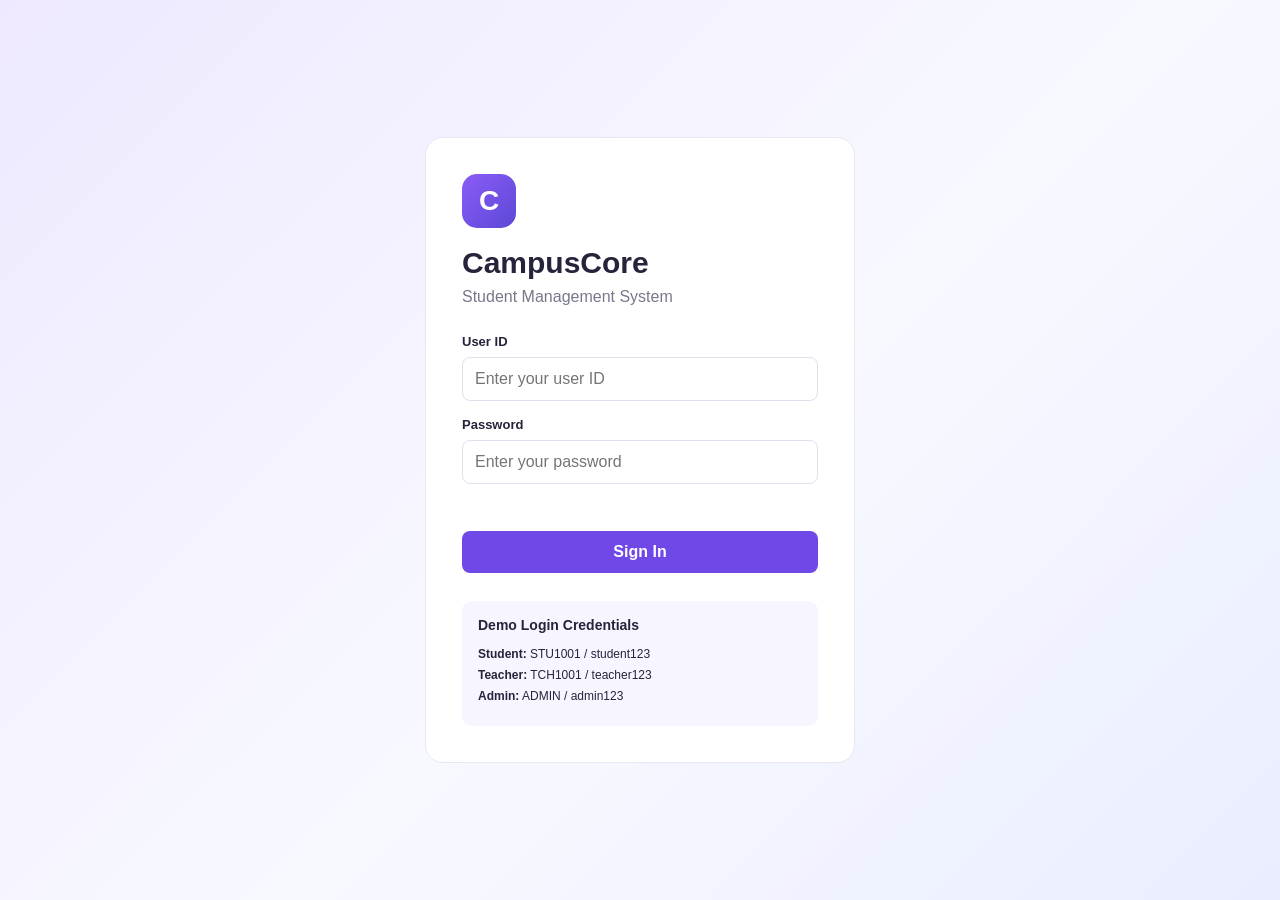
==== index.html @ 613fe5ec "adding html , css , js file" ====
<!DOCTYPE html>
<html lang="en">
<head>
    <meta charset="UTF-8">
    <meta name="viewport" content="width=device-width, initial-scale=1.0">
    <title>CampusCore | Student Management System</title>
    <link rel="stylesheet" href="style.css">
    <script src="script.js" defer></script>
</head>
<body>

    <!-- LOGIN PAGE -->
    <section id="loginPage" class="login-page">
        <div class="login-card">
            <div class="brand-icon">C</div>
            <h1>CampusCore</h1>
            <p class="subtitle">Student Management System</p>

            <form id="loginForm">
                <label for="loginId">User ID</label>
                <input
                    type="text"
                    id="loginId"
                    placeholder="Enter your user ID"
                    autocomplete="username"
                    required
                >

                <label for="loginPassword">Password</label>
                <input
                    type="password"
                    id="loginPassword"
                    placeholder="Enter your password"
                    autocomplete="current-password"
                    required
                >

                <p id="loginError" class="error-message" role="alert"></p>

                <button type="submit" class="primary-button login-button">
                    Sign In
                </button>
            </form>

            <div class="demo-credentials">
                <h3>Demo Login Credentials</h3>
                <p><strong>Student:</strong> STU1001 / student123</p>
                <p><strong>Teacher:</strong> TCH1001 / teacher123</p>
                <p><strong>Admin:</strong> ADMIN / admin123</p>
            </div>
        </div>
    </section>


    <!-- MAIN APPLICATION -->
    <div id="app" class="app hidden">

        <aside id="sidebar" class="sidebar">
            <div class="sidebar-brand">
                <div class="brand-icon small">C</div>
                <div>
                    <h2>CampusCore</h2>
                    <span>Management Portal</span>
                </div>
            </div>

            <div class="sidebar-user">
                <div id="userAvatar" class="avatar">U</div>
                <div>
                    <strong id="userName">User</strong>
                    <span id="userRole">Role</span>
                </div>
            </div>

            <nav class="navigation">
                <a href="#" class="nav-item active" data-view="dashboard">Dashboard</a>
                <a href="#" class="nav-item" data-view="students">Students</a>
                <a href="#" class="nav-item" data-view="reports">Reports & Grades</a>
                <a href="#" class="nav-item" data-view="attendance">Attendance</a>
                <a href="#" class="nav-item" data-view="myAcademics">My Academics</a>
                <a href="#" class="nav-item" data-view="admin">Administration</a>
                <a href="#" class="nav-item" data-view="profile">My Profile</a>
            </nav>

            <button id="logoutButton" class="logout-button">Log Out</button>
        </aside>


        <main class="main-content">
            <header class="topbar">
                <button id="sidebarToggle" class="menu-button" type="button">☰</button>
                <div>
                    <h1 id="pageTitle">Dashboard</h1>
                    <p>Welcome to your campus portal</p>
                </div>
                <span class="portal-label">Campus Portal</span>
            </header>


            <!-- DASHBOARD -->
            <section id="dashboardView" class="view">
                <div class="welcome-card">
                    <div>
                        <span class="eyebrow">YOUR CAMPUS OVERVIEW</span>
                        <h2>Welcome, <span id="welcomeName">User</span>!</h2>
                        <p>Manage your academic information in one place.</p>
                    </div>
                    <div class="welcome-symbol">✦</div>
                </div>

                <div id="statsGrid" class="stats-grid"></div>

                <div class="content-card">
                    <h2>Quick Information</h2>
                    <p>Use the navigation menu to access the sections available to your account.</p>
                </div>
            </section>


            <!-- STUDENTS -->
            <section id="studentsView" class="view hidden">
                <div class="section-heading">
                    <div>
                        <h2>Student Directory</h2>
                        <p>View registered students.</p>
                    </div>
                </div>

                <div class="content-card">
                    <div class="table-wrapper">
                        <table>
                            <thead>
                                <tr>
                                    <th>Student ID</th>
                                    <th>Name</th>
                                    <th>Email</th>
                                    <th>Department</th>
                                    <th>Semester</th>
                                </tr>
                            </thead>
                            <tbody id="studentsTable"></tbody>
                        </table>
                    </div>
                </div>

                <div id="addStudentSection" class="content-card">
                    <h2>Add Student</h2>
                    <form id="studentForm" class="form-grid">
                        <div>
                            <label for="studentId">Student ID</label>
                            <input id="studentId" required>
                        </div>
                        <div>
                            <label for="studentName">Full Name</label>
                            <input id="studentName" required>
                        </div>
                        <div>
                            <label for="studentEmail">Email</label>
                            <input id="studentEmail" type="email" required>
                        </div>
                        <div>
                            <label for="studentDepartment">Department</label>
                            <input id="studentDepartment" required>
                        </div>
                        <div>
                            <label for="studentSemester">Semester</label>
                            <input id="studentSemester" required>
                        </div>
                        <div class="form-action">
                            <button type="submit" class="primary-button">Add Student</button>
                        </div>
                    </form>
                </div>
            </section>


            <!-- REPORTS -->
            <section id="reportsView" class="view hidden">
                <div class="section-heading">
                    <div>
                        <h2>Reports & Grades</h2>
                        <p>View academic marks and calculated grades.</p>
                    </div>
                </div>

                <div class="content-card">
                    <div class="table-wrapper">
                        <table>
                            <thead>
                                <tr>
                                    <th>Student ID</th>
                                    <th>Student Name</th>
                                    <th>Subject</th>
                                    <th>Marks</th>
                                    <th>Total</th>
                                    <th>Grade</th>
                                    <th>Date</th>
                                </tr>
                            </thead>
                            <tbody id="reportsTable"></tbody>
                        </table>
                    </div>
                </div>

                <div id="addReportSection" class="content-card">
                    <h2>Add Academic Report</h2>
                    <form id="reportForm" class="form-grid">
                        <div>
                            <label for="reportStudentId">Student ID</label>
                            <select id="reportStudentId" required></select>
                        </div>
                        <div>
                            <label for="reportSubject">Subject</label>
                            <input id="reportSubject" required>
                        </div>
                        <div>
                            <label for="reportMarks">Marks Obtained</label>
                            <input id="reportMarks" type="number" min="0" required>
                        </div>
                        <div>
                            <label for="reportTotal">Total Marks</label>
                            <input id="reportTotal" type="number" min="1" value="100" required>
                        </div>
                        <div>
                            <label for="reportDate">Date</label>
                            <input id="reportDate" type="date" required>
                        </div>
                        <div class="form-action">
                            <button type="submit" class="primary-button">Save Marks</button>
                        </div>
                    </form>
                </div>
            </section>


            <!-- ATTENDANCE -->
            <section id="attendanceView" class="view hidden">
                <div class="section-heading">
                    <div>
                        <h2>Attendance Management</h2>
                        <p>Review attendance records.</p>
                    </div>
                </div>

                <div id="attendanceStats" class="stats-grid"></div>

                <div class="content-card">
                    <div class="table-wrapper">
                        <table>
                            <thead>
                                <tr>
                                    <th>Student ID</th>
                                    <th>Student Name</th>
                                    <th>Date</th>
                                    <th>Status</th>
                                </tr>
                            </thead>
                            <tbody id="attendanceTable"></tbody>
                        </table>
                    </div>
                </div>

                <div id="addAttendanceSection" class="content-card">
                    <h2>Mark Attendance</h2>
                    <form id="attendanceForm" class="form-grid">
                        <div>
                            <label for="attendanceStudentId">Student ID</label>
                            <select id="attendanceStudentId" required></select>
                        </div>
                        <div>
                            <label for="attendanceDate">Date</label>
                            <input id="attendanceDate" type="date" required>
                        </div>
                        <div>
                            <label for="attendanceStatus">Status</label>
                            <select id="attendanceStatus" required>
                                <option value="Present">Present</option>
                                <option value="Absent">Absent</option>
                            </select>
                        </div>
                        <div class="form-action">
                            <button type="submit" class="primary-button">Save Attendance</button>
                        </div>
                    </form>
                </div>
            </section>


            <!-- MY ACADEMICS -->
            <section id="myAcademicsView" class="view hidden">
                <div class="section-heading">
                    <div>
                        <h2>My Academics</h2>
                        <p>Your marks, grades, and attendance.</p>
                    </div>
                </div>

                <div id="studentStats" class="stats-grid"></div>

                <div class="content-card">
                    <h2>My Marks & Grades</h2>
                    <div class="table-wrapper">
                        <table>
                            <thead>
                                <tr>
                                    <th>Subject</th>
                                    <th>Marks</th>
                                    <th>Total</th>
                                    <th>Percentage</th>
                                    <th>Grade</th>
                                </tr>
                            </thead>
                            <tbody id="myReportsTable"></tbody>
                        </table>
                    </div>
                </div>

                <div class="content-card">
                    <h2>My Attendance</h2>
                    <div class="table-wrapper">
                        <table>
                            <thead>
                                <tr>
                                    <th>Date</th>
                                    <th>Status</th>
                                    <th>Student ID</th>
                                </tr>
                            </thead>
                            <tbody id="myAttendanceTable"></tbody>
                        </table>
                    </div>
                </div>
            </section>


            <!-- ADMINISTRATION -->
            <section id="adminView" class="view hidden">
                <div class="section-heading">
                    <div>
                        <h2>Administration</h2>
                        <p>Summary of the system's demonstration data.</p>
                    </div>
                </div>
                <div id="adminStats" class="stats-grid"></div>

                <div class="content-card">
                    <h2>System Information</h2>
                    <p>This is a browser-based demonstration. It does not connect to a university database.</p>
                </div>
            </section>


            <!-- PROFILE -->
            <section id="profileView" class="view hidden">
                <div class="section-heading">
                    <div>
                        <h2>My Profile</h2>
                        <p>Your account information.</p>
                    </div>
                </div>

                <div class="profile-card">
                    <div id="profileAvatar" class="profile-avatar">U</div>
                    <h2 id="profileName">User</h2>
                    <span id="profileRole" class="role-badge">Role</span>

                    <div class="profile-details">
                        <div><span>User ID</span><strong id="profileId">—</strong></div>
                        <div><span>Email</span><strong id="profileEmail">—</strong></div>
                        <div><span>Department</span><strong id="profileDepartment">—</strong></div>
                        <div><span>Semester / Position</span><strong id="profileSemester">—</strong></div>
                    </div>
                </div>
            </section>

            <footer class="footer">
                CampusCore Student Management System · Frontend Demo
            </footer>
        </main>
    </div>

</body>
</html>
---- style.css ----
:root {
    --primary: #7048e8;
    --primary-dark: #5734c5;
    --background: #f5f6fb;
    --surface: #ffffff;
    --text: #25243a;
    --muted: #77788c;
    --border: #e7e8f0;
    --success: #16865b;
    --danger: #d53c4b;
}

* {
    box-sizing: border-box;
}

body {
    margin: 0;
    font-family: Arial, Helvetica, sans-serif;
    background: var(--background);
    color: var(--text);
}

button,
input,
select {
    font: inherit;
}

button {
    cursor: pointer;
}

.hidden {
    display: none !important;
}

/* LOGIN */

.login-page {
    min-height: 100vh;
    display: flex;
    justify-content: center;
    align-items: center;
    padding: 24px;
    background: linear-gradient(135deg, #eee9ff, #f8f9ff 55%, #e9edff);
}

.login-card {
    width: 100%;
    max-width: 430px;
    background: var(--surface);
    padding: 36px;
    border: 1px solid var(--border);
    border-radius: 18px;
}

.brand-icon {
    width: 54px;
    height: 54px;
    display: flex;
    align-items: center;
    justify-content: center;
    border-radius: 15px;
    color: white;
    font-size: 28px;
    font-weight: bold;
    background: linear-gradient(135deg, #8a5cf6, #5d48d7);
    margin-bottom: 18px;
}

.login-card h1 {
    margin: 0 0 8px;
    font-size: 30px;
}

.subtitle {
    margin: 0 0 28px;
    color: var(--muted);
}

label {
    display: block;
    margin: 16px 0 8px;
    font-size: 13px;
    font-weight: bold;
}

input,
select {
    width: 100%;
    min-height: 44px;
    padding: 11px 12px;
    border: 1px solid #dfe0eb;
    border-radius: 8px;
    background: white;
    color: var(--text);
    outline: none;
}

input:focus,
select:focus {
    border-color: var(--primary);
}

.primary-button {
    border: none;
    background: var(--primary);
    color: white;
    padding: 12px 18px;
    border-radius: 8px;
    font-weight: bold;
}

.primary-button:hover {
    background: var(--primary-dark);
}

.login-button {
    width: 100%;
    margin-top: 18px;
}

.error-message {
    color: var(--danger);
    font-size: 13px;
    min-height: 16px;
    margin-bottom: 0;
}

.demo-credentials {
    margin-top: 28px;
    padding: 16px;
    border-radius: 10px;
    background: #f7f5ff;
    font-size: 12px;
}

.demo-credentials h3 {
    margin-top: 0;
    font-size: 14px;
}

.demo-credentials p {
    margin: 7px 0;
}

/* APPLICATION LAYOUT */

.app {
    min-height: 100vh;
}

.sidebar {
    width: 255px;
    position: fixed;
    top: 0;
    bottom: 0;
    left: 0;
    padding: 24px 16px;
    display: flex;
    flex-direction: column;
    background: #ffffff;
    border-right: 1px solid var(--border);
    z-index: 10;
}

.sidebar-brand {
    display: flex;
    align-items: center;
    gap: 12px;
    padding: 0 8px 26px;
}

.brand-icon.small {
    width: 42px;
    height: 42px;
    font-size: 22px;
    margin: 0;
    flex-shrink: 0;
}

.sidebar-brand h2 {
    font-size: 18px;
    margin: 0 0 5px;
}

.sidebar-brand span,
.sidebar-user span {
    color: var(--muted);
    font-size: 11px;
}

.sidebar-user {
    display: flex;
    align-items: center;
    gap: 12px;
    padding: 16px 10px;
    border-top: 1px solid var(--border);
    border-bottom: 1px solid var(--border);
    margin-bottom: 22px;
}

.sidebar-user strong,
.sidebar-user span {
    display: block;
    overflow-wrap: anywhere;
}

.sidebar-user strong {
    font-size: 13px;
    margin-bottom: 5px;
}

.avatar {
    width: 40px;
    height: 40px;
    border-radius: 50%;
    background: #eee8ff;
    color: var(--primary);
    display: flex;
    justify-content: center;
    align-items: center;
    font-weight: bold;
    flex-shrink: 0;
}

.navigation {
    display: flex;
    flex-direction: column;
    gap: 6px;
}

.nav-item {
    padding: 13px 14px;
    border-radius: 8px;
    color: #66677b;
    text-decoration: none;
    font-size: 14px;
}

.nav-item:hover,
.nav-item.active {
    background: #f0ebff;
    color: var(--primary);
    font-weight: bold;
}

.logout-button {
    margin-top: auto;
    padding: 12px;
    border: 1px solid #f0dce0;
    border-radius: 8px;
    color: var(--danger);
    background: #fff7f8;
}

.main-content {
    margin-left: 255px;
    padding: 0 30px 24px;
    min-width: 0;
}

.topbar {
    min-height: 100px;
    display: flex;
    align-items: center;
    gap: 16px;
    justify-content: space-between;
    border-bottom: 1px solid var(--border);
    margin-bottom: 28px;
}

.topbar h1 {
    font-size: 24px;
    margin: 0 0 6px;
}

.topbar p {
    margin: 0;
    color: var(--muted);
    font-size: 13px;
}

.portal-label {
    padding: 9px 12px;
    background: white;
    border: 1px solid var(--border);
    border-radius: 8px;
    font-size: 12px;
    color: var(--muted);
}

.menu-button {
    display: none;
    border: 1px solid var(--border);
    border-radius: 8px;
    padding: 9px 12px;
    background: white;
}

/* CONTENT */

.welcome-card {
    display: flex;
    align-items: center;
    justify-content: space-between;
    gap: 20px;
    padding: 28px;
    border-radius: 15px;
    color: white;
    background: linear-gradient(120deg, #7048e8, #8a67ef);
    margin-bottom: 24px;
}

.welcome-card h2 {
    font-size: 25px;
    margin: 12px 0;
    overflow-wrap: anywhere;
}

.welcome-card p {
    margin-bottom: 0;
    color: #f0eaff;
    font-size: 14px;
}

.eyebrow {
    font-size: 10px;
    letter-spacing: 1.4px;
}

.welcome-symbol {
    font-size: 60px;
    opacity: 0.7;
}

.stats-grid {
    display: grid;
    grid-template-columns: repeat(4, minmax(0, 1fr));
    gap: 16px;
    margin-bottom: 24px;
}

.stat-card {
    padding: 22px;
    border-radius: 12px;
    background: white;
    border: 1px solid var(--border);
    min-width: 0;
}

.stat-card h3 {
    margin: 0 0 14px;
    font-size: 12px;
    color: var(--muted);
    font-weight: normal;
}

.stat-card p {
    margin: 0;
    font-size: 25px;
    font-weight: bold;
    overflow-wrap: anywhere;
}

.content-card {
    background: white;
    border: 1px solid var(--border);
    border-radius: 12px;
    padding: 24px;
    margin-bottom: 24px;
    min-width: 0;
}

.content-card h2 {
    margin: 0 0 20px;
    font-size: 18px;
}

.content-card > p {
    color: var(--muted);
    line-height: 1.7;
}

.section-heading {
    display: flex;
    justify-content: space-between;
    align-items: center;
    margin-bottom: 20px;
}

.section-heading h2 {
    margin: 0 0 8px;
    font-size: 22px;
}

.section-heading p {
    margin: 0;
    color: var(--muted);
    font-size: 13px;
}

/* TABLES */

.table-wrapper {
    width: 100%;
    overflow-x: auto;
}

table {
    width: 100%;
    border-collapse: collapse;
    text-align: left;
    font-size: 13px;
}

th,
td {
    padding: 15px 12px;
    border-bottom: 1px solid var(--border);
    white-space: nowrap;
}

th {
    color: var(--muted);
    font-size: 11px;
    background: #fafaff;
}

tbody tr:last-child td {
    border-bottom: none;
}

/* FORMS */

.form-grid {
    display: grid;
    grid-template-columns: repeat(2, minmax(0, 1fr));
    gap: 4px 18px;
}

.form-grid label {
    margin-top: 12px;
}

.form-action {
    display: flex;
    align-items: end;
    padding-bottom: 2px;
}

.form-action button {
    width: 100%;
    min-height: 44px;
}

/* PROFILE */

.profile-card {
    max-width: 650px;
    margin: 0 auto;
    background: white;
    border: 1px solid var(--border);
    border-radius: 14px;
    padding: 30px;
    text-align: center;
}

.profile-avatar {
    width: 76px;
    height: 76px;
    display: flex;
    align-items: center;
    justify-content: center;
    margin: 0 auto 16px;
    border-radius: 50%;
    background: #eee8ff;
    color: var(--primary);
    font-size: 26px;
    font-weight: bold;
}

.profile-card h2 {
    margin-bottom: 10px;
}

.role-badge {
    display: inline-block;
    padding: 6px 12px;
    border-radius: 20px;
    background: #f0ebff;
    color: var(--primary);
    font-size: 11px;
    text-transform: uppercase;
}

.profile-details {
    text-align: left;
    margin-top: 28px;
}

.profile-details div {
    display: flex;
    justify-content: space-between;
    gap: 20px;
    padding: 16px 0;
    border-bottom: 1px solid var(--border);
}

.profile-details span {
    color: var(--muted);
    font-size: 13px;
}

.profile-details strong {
    font-size: 13px;
    overflow-wrap: anywhere;
    text-align: right;
}

.footer {
    padding: 24px 0;
    text-align: center;
    color: var(--muted);
    font-size: 11px;
}

/* RESPONSIVE */

@media (max-width: 1100px) {
    .stats-grid {
        grid-template-columns: repeat(2, minmax(0, 1fr));
    }

    .main-content {
        padding-left: 20px;
        padding-right: 20px;
    }
}

@media (max-width: 760px) {
    .sidebar {
        transform: translateX(-100%);
        transition: transform 0.2s ease;
    }

    .sidebar.open {
        transform: translateX(0);
    }

    .main-content {
        margin-left: 0;
        padding: 0 14px 20px;
    }

    .menu-button {
        display: block;
    }

    .topbar {
        justify-content: flex-start;
        min-height: 85px;
    }

    .topbar h1 {
        font-size: 19px;
    }

    .portal-label {
        display: none;
    }

    .welcome-card {
        padding: 22px;
    }

    .welcome-card h2 {
        font-size: 21px;
    }

    .welcome-symbol {
        font-size: 36px;
    }

    .content-card {
        padding: 16px;
    }

    .form-grid {
        grid-template-columns: 1fr;
    }

    .profile-details div {
        flex-direction: column;
        gap: 8px;
    }

    .profile-details strong {
        text-align: left;
    }
}

@media (max-width: 420px) {
    .stats-grid {
        grid-template-columns: 1fr;
    }

    .login-card {
        padding: 24px;
    }

    .welcome-symbol {
        display: none;
    }
}
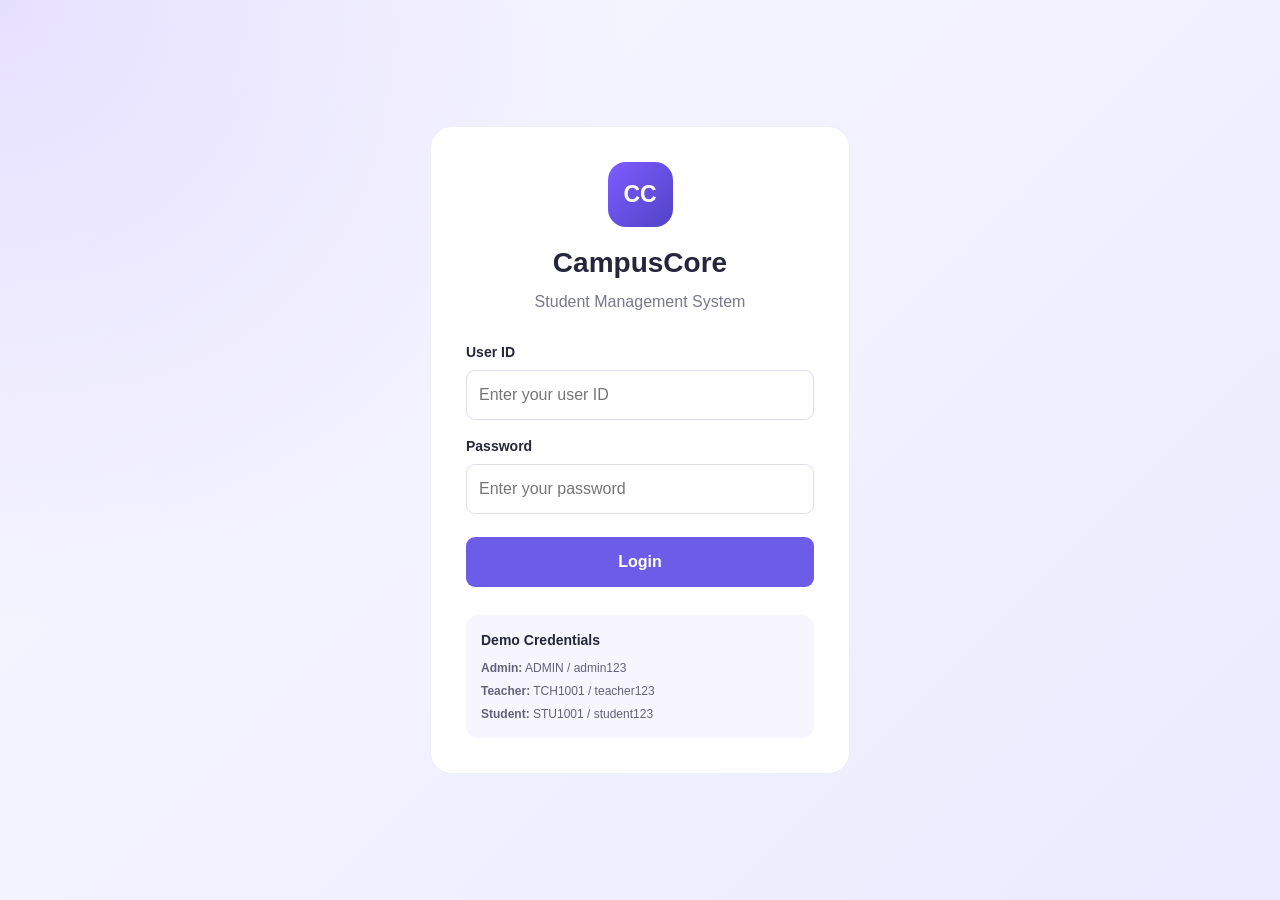
==== commit c9ae1161: "changing html , css , js file" ====
--- a/index.html
+++ b/index.html
@@ -1,383 +1,1148 @@
 <!DOCTYPE html>
 <html lang="en">
+
 <head>
     <meta charset="UTF-8">
     <meta name="viewport" content="width=device-width, initial-scale=1.0">
+
     <title>CampusCore | Student Management System</title>
+
     <link rel="stylesheet" href="style.css">
-    <script src="script.js" defer></script>
 </head>
+
 <body>
 
     <!-- LOGIN PAGE -->
     <section id="loginPage" class="login-page">
+
         <div class="login-card">
-            <div class="brand-icon">C</div>
+
+            <div class="brand-logo">CC</div>
+
             <h1>CampusCore</h1>
-            <p class="subtitle">Student Management System</p>
+
+            <p class="login-subtitle">
+                Student Management System
+            </p>
 
             <form id="loginForm">
+
                 <label for="loginId">User ID</label>
+
                 <input
                     type="text"
                     id="loginId"
                     placeholder="Enter your user ID"
-                    autocomplete="username"
                     required
                 >
 
                 <label for="loginPassword">Password</label>
+
                 <input
                     type="password"
                     id="loginPassword"
                     placeholder="Enter your password"
-                    autocomplete="current-password"
                     required
                 >
 
-                <p id="loginError" class="error-message" role="alert"></p>
-
-                <button type="submit" class="primary-button login-button">
-                    Sign In
+                <button type="submit" class="primary-btn login-btn">
+                    Login
                 </button>
+
+                <p id="loginError" class="error-message"></p>
+
             </form>
 
             <div class="demo-credentials">
-                <h3>Demo Login Credentials</h3>
+
+                <h3>Demo Credentials</h3>
+
+                <p><strong>Admin:</strong> ADMIN / admin123</p>
+
+                <p><strong>Teacher:</strong> TCH1001 / teacher123</p>
+
                 <p><strong>Student:</strong> STU1001 / student123</p>
-                <p><strong>Teacher:</strong> TCH1001 / teacher123</p>
-                <p><strong>Admin:</strong> ADMIN / admin123</p>
+
             </div>
+
         </div>
+
     </section>
 
 
     <!-- MAIN APPLICATION -->
     <div id="app" class="app hidden">
 
+        <!-- SIDEBAR -->
         <aside id="sidebar" class="sidebar">
+
             <div class="sidebar-brand">
-                <div class="brand-icon small">C</div>
+
+                <div class="brand-logo small-logo">CC</div>
+
                 <div>
                     <h2>CampusCore</h2>
-                    <span>Management Portal</span>
+                    <p>Management Portal</p>
                 </div>
+
             </div>
 
             <div class="sidebar-user">
-                <div id="userAvatar" class="avatar">U</div>
+
+                <div class="user-avatar" id="sidebarAvatar">
+                    U
+                </div>
+
                 <div>
-                    <strong id="userName">User</strong>
-                    <span id="userRole">Role</span>
+                    <h3 id="sidebarUserName">User</h3>
+                    <p id="sidebarUserRole">Role</p>
                 </div>
+
             </div>
 
             <nav class="navigation">
-                <a href="#" class="nav-item active" data-view="dashboard">Dashboard</a>
-                <a href="#" class="nav-item" data-view="students">Students</a>
-                <a href="#" class="nav-item" data-view="reports">Reports & Grades</a>
-                <a href="#" class="nav-item" data-view="attendance">Attendance</a>
-                <a href="#" class="nav-item" data-view="myAcademics">My Academics</a>
-                <a href="#" class="nav-item" data-view="admin">Administration</a>
-                <a href="#" class="nav-item" data-view="profile">My Profile</a>
+
+                <button class="nav-link active" data-view="dashboard">
+                    <span>▦</span>
+                    Dashboard
+                </button>
+
+                <button class="nav-link" data-view="students">
+                    <span>♙</span>
+                    Students
+                </button>
+
+                <button class="nav-link" data-view="teachers">
+                    <span>♧</span>
+                    Teachers
+                </button>
+
+                <button class="nav-link" data-view="reports">
+                    <span>▤</span>
+                    Reports & Grades
+                </button>
+
+                <button class="nav-link" data-view="attendance">
+                    <span>✓</span>
+                    Attendance
+                </button>
+
+                <button class="nav-link" data-view="myAcademics">
+                    <span>🎓</span>
+                    My Academics
+                </button>
+
+                <button class="nav-link" data-view="admin">
+                    <span>⚙</span>
+                    Administration
+                </button>
+
+                <button class="nav-link" data-view="profile">
+                    <span>♙</span>
+                    My Profile
+                </button>
+
             </nav>
 
-            <button id="logoutButton" class="logout-button">Log Out</button>
+            <div class="sidebar-bottom">
+
+                <button id="themeToggle" class="sidebar-action">
+                    <span id="themeIcon">☾</span>
+                    <span id="themeText">Dark Mode</span>
+                </button>
+
+                <button id="logoutBtn" class="sidebar-action logout-btn">
+                    <span>⇥</span>
+                    Logout
+                </button>
+
+            </div>
+
         </aside>
 
 
+        <!-- MAIN CONTENT -->
         <main class="main-content">
+
+            <!-- TOPBAR -->
             <header class="topbar">
-                <button id="sidebarToggle" class="menu-button" type="button">☰</button>
-                <div>
-                    <h1 id="pageTitle">Dashboard</h1>
-                    <p>Welcome to your campus portal</p>
+
+                <div class="topbar-left">
+
+                    <button id="sidebarToggle" class="icon-btn">
+                        ☰
+                    </button>
+
+                    <div>
+                        <h1 id="pageTitle">Dashboard</h1>
+                        <p>Welcome to your CampusCore portal</p>
+                    </div>
+
                 </div>
-                <span class="portal-label">Campus Portal</span>
+
+                <div class="topbar-right">
+
+                    <span id="currentDate" class="date-label"></span>
+
+                    <div class="topbar-avatar" id="topbarAvatar">
+                        U
+                    </div>
+
+                </div>
+
             </header>
 
 
-            <!-- DASHBOARD -->
-            <section id="dashboardView" class="view">
-                <div class="welcome-card">
-                    <div>
-                        <span class="eyebrow">YOUR CAMPUS OVERVIEW</span>
-                        <h2>Welcome, <span id="welcomeName">User</span>!</h2>
-                        <p>Manage your academic information in one place.</p>
-                    </div>
-                    <div class="welcome-symbol">✦</div>
-                </div>
-
-                <div id="statsGrid" class="stats-grid"></div>
-
-                <div class="content-card">
-                    <h2>Quick Information</h2>
-                    <p>Use the navigation menu to access the sections available to your account.</p>
-                </div>
-            </section>
-
-
-            <!-- STUDENTS -->
-            <section id="studentsView" class="view hidden">
-                <div class="section-heading">
-                    <div>
-                        <h2>Student Directory</h2>
-                        <p>View registered students.</p>
-                    </div>
-                </div>
-
-                <div class="content-card">
-                    <div class="table-wrapper">
+            <!-- VIEW CONTAINER -->
+            <div class="content-area">
+
+
+                <!-- DASHBOARD -->
+                <section id="dashboardView" class="view-section">
+
+                    <div class="welcome-banner">
+
+                        <div>
+                            <p class="banner-label">CAMPUSCORE PORTAL</p>
+
+                            <h2 id="welcomeMessage">
+                                Welcome back!
+                            </h2>
+
+                            <p>
+                                Manage your academic activities from one place.
+                            </p>
+                        </div>
+
+                        <div class="banner-icon">🎓</div>
+
+                    </div>
+
+
+                    <div class="stats-grid">
+
+                        <div class="stat-card">
+
+                            <div class="stat-icon purple">♙</div>
+
+                            <div>
+                                <p>Total Students</p>
+                                <h2 id="totalStudents">0</h2>
+                            </div>
+
+                        </div>
+
+                        <div class="stat-card">
+
+                            <div class="stat-icon blue">♧</div>
+
+                            <div>
+                                <p>Total Teachers</p>
+                                <h2 id="totalTeachers">0</h2>
+                            </div>
+
+                        </div>
+
+                        <div class="stat-card">
+
+                            <div class="stat-icon green">✓</div>
+
+                            <div>
+                                <p>Attendance Records</p>
+                                <h2 id="totalAttendance">0</h2>
+                            </div>
+
+                        </div>
+
+                        <div class="stat-card">
+
+                            <div class="stat-icon orange">▤</div>
+
+                            <div>
+                                <p>Grade Records</p>
+                                <h2 id="totalReports">0</h2>
+                            </div>
+
+                        </div>
+
+                    </div>
+
+
+                    <div class="section-heading">
+
+                        <div>
+                            <h2>Recent Students</h2>
+                            <p>Recently added students</p>
+                        </div>
+
+                        <button class="secondary-btn" data-goto="students">
+                            View Students
+                        </button>
+
+                    </div>
+
+
+                    <div class="table-container">
+
                         <table>
+
                             <thead>
                                 <tr>
                                     <th>Student ID</th>
                                     <th>Name</th>
                                     <th>Email</th>
                                     <th>Department</th>
-                                    <th>Semester</th>
+                                    <th>Year</th>
                                 </tr>
                             </thead>
-                            <tbody id="studentsTable"></tbody>
+
+                            <tbody id="recentStudentsTable"></tbody>
+
                         </table>
-                    </div>
-                </div>
-
-                <div id="addStudentSection" class="content-card">
-                    <h2>Add Student</h2>
-                    <form id="studentForm" class="form-grid">
+
+                    </div>
+
+                </section>
+
+
+
+                <!-- STUDENTS -->
+                <section id="studentsView" class="view-section hidden">
+
+                    <div class="section-heading">
+
                         <div>
-                            <label for="studentId">Student ID</label>
-                            <input id="studentId" required>
-                        </div>
+                            <h2>Student Management</h2>
+
+                            <p>
+                                Add, search, and manage student information.
+                            </p>
+                        </div>
+
+                    </div>
+
+
+                    <div id="addStudentSection" class="panel">
+
+                        <h3>Add New Student</h3>
+
+                        <form id="studentForm" class="form-grid">
+
+                            <div class="form-group">
+                                <label for="studentId">Student ID</label>
+
+                                <input
+                                    id="studentId"
+                                    type="text"
+                                    placeholder="STU1004"
+                                    required
+                                >
+                            </div>
+
+                            <div class="form-group">
+                                <label for="studentName">Full Name</label>
+
+                                <input
+                                    id="studentName"
+                                    type="text"
+                                    placeholder="Enter full name"
+                                    required
+                                >
+                            </div>
+
+                            <div class="form-group">
+                                <label for="studentEmail">Email</label>
+
+                                <input
+                                    id="studentEmail"
+                                    type="email"
+                                    placeholder="student@example.com"
+                                    required
+                                >
+                            </div>
+
+                            <div class="form-group">
+                                <label for="studentDepartment">Department</label>
+
+                                <input
+                                    id="studentDepartment"
+                                    type="text"
+                                    placeholder="Computer Science"
+                                    required
+                                >
+                            </div>
+
+                            <div class="form-group">
+                                <label for="studentYear">Year</label>
+
+                                <select id="studentYear" required>
+                                    <option value="">Select year</option>
+                                    <option value="1st Year">1st Year</option>
+                                    <option value="2nd Year">2nd Year</option>
+                                    <option value="3rd Year">3rd Year</option>
+                                    <option value="4th Year">4th Year</option>
+                                </select>
+                            </div>
+
+                            <div class="form-group">
+                                <label for="studentPassword">Login Password</label>
+
+                                <input
+                                    id="studentPassword"
+                                    type="password"
+                                    placeholder="Set student password"
+                                    required
+                                >
+                            </div>
+
+                            <div class="form-submit">
+                                <button class="primary-btn" type="submit">
+                                    Add Student
+                                </button>
+                            </div>
+
+                        </form>
+
+                    </div>
+
+
+                    <div class="panel">
+
+                        <div class="table-toolbar">
+
+                            <div>
+                                <h3>All Students</h3>
+                                <p id="studentCount">0 students</p>
+                            </div>
+
+                            <input
+                                type="search"
+                                id="studentSearch"
+                                class="search-box"
+                                placeholder="Search by name, ID, email..."
+                            >
+
+                        </div>
+
+
+                        <div class="table-container">
+
+                            <table>
+
+                                <thead>
+                                    <tr>
+                                        <th>Student ID</th>
+                                        <th>Name</th>
+                                        <th>Email</th>
+                                        <th>Department</th>
+                                        <th>Year</th>
+                                        <th>Action</th>
+                                    </tr>
+                                </thead>
+
+                                <tbody id="studentsTable"></tbody>
+
+                            </table>
+
+                        </div>
+
+                    </div>
+
+                </section>
+
+
+
+                <!-- TEACHERS -->
+                <section id="teachersView" class="view-section hidden">
+
+                    <div class="section-heading">
+
                         <div>
-                            <label for="studentName">Full Name</label>
-                            <input id="studentName" required>
-                        </div>
+                            <h2>Teacher Management</h2>
+
+                            <p>
+                                Manage teacher profiles and department details.
+                            </p>
+                        </div>
+
+                    </div>
+
+
+                    <div class="stats-grid teacher-stats">
+
+                        <div class="stat-card">
+
+                            <div class="stat-icon purple">♧</div>
+
+                            <div>
+                                <p>Total Teachers</p>
+                                <h2 id="teacherCount">0</h2>
+                            </div>
+
+                        </div>
+
+                        <div class="stat-card">
+
+                            <div class="stat-icon blue">▤</div>
+
+                            <div>
+                                <p>Departments</p>
+                                <h2 id="teacherDepartments">0</h2>
+                            </div>
+
+                        </div>
+
+                    </div>
+
+
+                    <div id="addTeacherSection" class="panel">
+
+                        <h3>Add New Teacher</h3>
+
+                        <form id="teacherForm" class="form-grid">
+
+                            <div class="form-group">
+                                <label for="teacherId">Teacher ID</label>
+
+                                <input
+                                    id="teacherId"
+                                    type="text"
+                                    placeholder="TCH1002"
+                                    required
+                                >
+                            </div>
+
+                            <div class="form-group">
+                                <label for="teacherName">Full Name</label>
+
+                                <input
+                                    id="teacherName"
+                                    type="text"
+                                    placeholder="Enter teacher name"
+                                    required
+                                >
+                            </div>
+
+                            <div class="form-group">
+                                <label for="teacherEmail">Email</label>
+
+                                <input
+                                    id="teacherEmail"
+                                    type="email"
+                                    placeholder="teacher@example.com"
+                                    required
+                                >
+                            </div>
+
+                            <div class="form-group">
+                                <label for="teacherDepartment">Department</label>
+
+                                <input
+                                    id="teacherDepartment"
+                                    type="text"
+                                    placeholder="Computer Science"
+                                    required
+                                >
+                            </div>
+
+                            <div class="form-group">
+                                <label for="teacherDesignation">Designation</label>
+
+                                <input
+                                    id="teacherDesignation"
+                                    type="text"
+                                    placeholder="Assistant Professor"
+                                    required
+                                >
+                            </div>
+
+                            <div class="form-group">
+                                <label for="teacherPhone">Phone</label>
+
+                                <input
+                                    id="teacherPhone"
+                                    type="tel"
+                                    placeholder="Enter phone number"
+                                >
+                            </div>
+
+                            <div class="form-group">
+                                <label for="teacherPassword">Login Password</label>
+
+                                <input
+                                    id="teacherPassword"
+                                    type="password"
+                                    placeholder="Set teacher password"
+                                    required
+                                >
+                            </div>
+
+                            <div class="form-submit">
+
+                                <button class="primary-btn" type="submit">
+                                    Add Teacher
+                                </button>
+
+                            </div>
+
+                        </form>
+
+                    </div>
+
+
+                    <div class="panel">
+
+                        <div class="table-toolbar">
+
+                            <div>
+                                <h3>All Teachers</h3>
+                                <p>Teacher directory</p>
+                            </div>
+
+                            <input
+                                type="search"
+                                id="teacherSearch"
+                                class="search-box"
+                                placeholder="Search teachers..."
+                            >
+
+                        </div>
+
+
+                        <div class="table-container">
+
+                            <table>
+
+                                <thead>
+                                    <tr>
+                                        <th>Teacher ID</th>
+                                        <th>Name</th>
+                                        <th>Email</th>
+                                        <th>Department</th>
+                                        <th>Designation</th>
+                                        <th>Phone</th>
+                                        <th>Action</th>
+                                    </tr>
+                                </thead>
+
+                                <tbody id="teachersTable"></tbody>
+
+                            </table>
+
+                        </div>
+
+                    </div>
+
+                </section>
+
+
+
+                <!-- REPORTS AND GRADES -->
+                <section id="reportsView" class="view-section hidden">
+
+                    <div class="section-heading">
+
                         <div>
-                            <label for="studentEmail">Email</label>
-                            <input id="studentEmail" type="email" required>
-                        </div>
+                            <h2>Reports & Grades</h2>
+
+                            <p>
+                                Record and review student academic performance.
+                            </p>
+                        </div>
+
+                    </div>
+
+
+                    <div id="addReportSection" class="panel">
+
+                        <h3>Add Grade Record</h3>
+
+                        <form id="reportForm" class="form-grid">
+
+                            <div class="form-group">
+
+                                <label for="reportStudent">Student</label>
+
+                                <select id="reportStudent" required></select>
+
+                            </div>
+
+                            <div class="form-group">
+
+                                <label for="reportSubject">Subject</label>
+
+                                <input
+                                    id="reportSubject"
+                                    type="text"
+                                    placeholder="Data Structures"
+                                    required
+                                >
+
+                            </div>
+
+                            <div class="form-group">
+
+                                <label for="reportMarks">Marks Obtained</label>
+
+                                <input
+                                    id="reportMarks"
+                                    type="number"
+                                    min="0"
+                                    max="100"
+                                    placeholder="85"
+                                    required
+                                >
+
+                            </div>
+
+                            <div class="form-submit">
+
+                                <button class="primary-btn" type="submit">
+                                    Add Grade
+                                </button>
+
+                            </div>
+
+                        </form>
+
+                    </div>
+
+
+                    <div class="panel">
+
+                        <div class="table-toolbar">
+
+                            <div>
+                                <h3>Academic Records</h3>
+                                <p>Student grades and marks</p>
+                            </div>
+
+                            <input
+                                type="search"
+                                id="reportSearch"
+                                class="search-box"
+                                placeholder="Search student or subject..."
+                            >
+
+                        </div>
+
+
+                        <div class="table-container">
+
+                            <table>
+
+                                <thead>
+                                    <tr>
+                                        <th>Student ID</th>
+                                        <th>Student Name</th>
+                                        <th>Subject</th>
+                                        <th>Marks</th>
+                                        <th>Grade</th>
+                                        <th>Action</th>
+                                    </tr>
+                                </thead>
+
+                                <tbody id="reportsTable"></tbody>
+
+                            </table>
+
+                        </div>
+
+                    </div>
+
+                </section>
+
+
+
+                <!-- ATTENDANCE -->
+                <section id="attendanceView" class="view-section hidden">
+
+                    <div class="section-heading">
+
                         <div>
-                            <label for="studentDepartment">Department</label>
-                            <input id="studentDepartment" required>
-                        </div>
+                            <h2>Attendance Management</h2>
+
+                            <p>
+                                Record and review student attendance.
+                            </p>
+                        </div>
+
+                    </div>
+
+
+                    <div id="addAttendanceSection" class="panel">
+
+                        <h3>Mark Attendance</h3>
+
+                        <form id="attendanceForm" class="form-grid">
+
+                            <div class="form-group">
+
+                                <label for="attendanceStudent">Student</label>
+
+                                <select id="attendanceStudent" required></select>
+
+                            </div>
+
+                            <div class="form-group">
+
+                                <label for="attendanceDate">Date</label>
+
+                                <input
+                                    id="attendanceDate"
+                                    type="date"
+                                    required
+                                >
+
+                            </div>
+
+                            <div class="form-group">
+
+                                <label for="attendanceStatus">Status</label>
+
+                                <select id="attendanceStatus" required>
+                                    <option value="Present">Present</option>
+                                    <option value="Absent">Absent</option>
+                                </select>
+
+                            </div>
+
+                            <div class="form-submit">
+
+                                <button class="primary-btn" type="submit">
+                                    Save Attendance
+                                </button>
+
+                            </div>
+
+                        </form>
+
+                    </div>
+
+
+                    <div class="panel">
+
+                        <div class="table-toolbar">
+
+                            <div>
+                                <h3>Attendance Records</h3>
+                                <p>Daily attendance details</p>
+                            </div>
+
+                            <input
+                                type="search"
+                                id="attendanceSearch"
+                                class="search-box"
+                                placeholder="Search student or date..."
+                            >
+
+                        </div>
+
+
+                        <div class="table-container">
+
+                            <table>
+
+                                <thead>
+                                    <tr>
+                                        <th>Student ID</th>
+                                        <th>Student Name</th>
+                                        <th>Date</th>
+                                        <th>Status</th>
+                                        <th>Action</th>
+                                    </tr>
+                                </thead>
+
+                                <tbody id="attendanceTable"></tbody>
+
+                            </table>
+
+                        </div>
+
+                    </div>
+
+                </section>
+
+
+
+                <!-- MY ACADEMICS -->
+                <section id="myAcademicsView" class="view-section hidden">
+
+                    <div class="section-heading">
+
                         <div>
-                            <label for="studentSemester">Semester</label>
-                            <input id="studentSemester" required>
-                        </div>
-                        <div class="form-action">
-                            <button type="submit" class="primary-button">Add Student</button>
-                        </div>
-                    </form>
-                </div>
-            </section>
-
-
-            <!-- REPORTS -->
-            <section id="reportsView" class="view hidden">
-                <div class="section-heading">
-                    <div>
-                        <h2>Reports & Grades</h2>
-                        <p>View academic marks and calculated grades.</p>
-                    </div>
-                </div>
-
-                <div class="content-card">
-                    <div class="table-wrapper">
-                        <table>
-                            <thead>
-                                <tr>
-                                    <th>Student ID</th>
-                                    <th>Student Name</th>
-                                    <th>Subject</th>
-                                    <th>Marks</th>
-                                    <th>Total</th>
-                                    <th>Grade</th>
-                                    <th>Date</th>
-                                </tr>
-                            </thead>
-                            <tbody id="reportsTable"></tbody>
-                        </table>
-                    </div>
-                </div>
-
-                <div id="addReportSection" class="content-card">
-                    <h2>Add Academic Report</h2>
-                    <form id="reportForm" class="form-grid">
+                            <h2>My Academics</h2>
+
+                            <p>
+                                View your grades and attendance.
+                            </p>
+                        </div>
+
+                    </div>
+
+
+                    <div class="stats-grid">
+
+                        <div class="stat-card">
+
+                            <div class="stat-icon purple">▤</div>
+
+                            <div>
+                                <p>Subjects</p>
+                                <h2 id="mySubjectCount">0</h2>
+                            </div>
+
+                        </div>
+
+                        <div class="stat-card">
+
+                            <div class="stat-icon green">✓</div>
+
+                            <div>
+                                <p>Average Marks</p>
+                                <h2 id="myAverageMarks">0%</h2>
+                            </div>
+
+                        </div>
+
+                        <div class="stat-card">
+
+                            <div class="stat-icon blue">▦</div>
+
+                            <div>
+                                <p>Attendance</p>
+                                <h2 id="myAttendancePercent">0%</h2>
+                            </div>
+
+                        </div>
+
+                    </div>
+
+
+                    <div class="panel">
+
+                        <h3>My Grades</h3>
+
+                        <div class="table-container">
+
+                            <table>
+
+                                <thead>
+                                    <tr>
+                                        <th>Subject</th>
+                                        <th>Marks</th>
+                                        <th>Grade</th>
+                                    </tr>
+                                </thead>
+
+                                <tbody id="myGradesTable"></tbody>
+
+                            </table>
+
+                        </div>
+
+                    </div>
+
+
+                    <div class="panel">
+
+                        <h3>My Attendance Records</h3>
+
+                        <div class="table-container">
+
+                            <table>
+
+                                <thead>
+                                    <tr>
+                                        <th>Date</th>
+                                        <th>Status</th>
+                                    </tr>
+                                </thead>
+
+                                <tbody id="myAttendanceTable"></tbody>
+
+                            </table>
+
+                        </div>
+
+                    </div>
+
+                </section>
+
+
+
+                <!-- ADMINISTRATION -->
+                <section id="adminView" class="view-section hidden">
+
+                    <div class="section-heading">
+
                         <div>
-                            <label for="reportStudentId">Student ID</label>
-                            <select id="reportStudentId" required></select>
-                        </div>
+                            <h2>Administration</h2>
+
+                            <p>
+                                Overview of CampusCore data.
+                            </p>
+                        </div>
+
+                    </div>
+
+
+                    <div class="stats-grid">
+
+                        <div class="stat-card">
+                            <div class="stat-icon purple">♙</div>
+
+                            <div>
+                                <p>Students</p>
+                                <h2 id="adminStudentCount">0</h2>
+                            </div>
+                        </div>
+
+                        <div class="stat-card">
+                            <div class="stat-icon blue">♧</div>
+
+                            <div>
+                                <p>Teachers</p>
+                                <h2 id="adminTeacherCount">0</h2>
+                            </div>
+                        </div>
+
+                        <div class="stat-card">
+                            <div class="stat-icon green">✓</div>
+
+                            <div>
+                                <p>Attendance Records</p>
+                                <h2 id="adminAttendanceCount">0</h2>
+                            </div>
+                        </div>
+
+                        <div class="stat-card">
+                            <div class="stat-icon orange">▤</div>
+
+                            <div>
+                                <p>Grade Records</p>
+                                <h2 id="adminReportCount">0</h2>
+                            </div>
+                        </div>
+
+                    </div>
+
+
+                    <div class="panel">
+
+                        <h3>System Information</h3>
+
+                        <div class="system-info">
+
+                            <div>
+                                <span>Application</span>
+                                <strong>CampusCore</strong>
+                            </div>
+
+                            <div>
+                                <span>Application Type</span>
+                                <strong>Frontend Demo</strong>
+                            </div>
+
+                            <div>
+                                <span>Storage</span>
+                                <strong>Browser LocalStorage</strong>
+                            </div>
+
+                            <div>
+                                <span>Current Role</span>
+                                <strong id="adminCurrentRole">Admin</strong>
+                            </div>
+
+                        </div>
+
+                    </div>
+
+
+                    <div class="panel">
+
+                        <h3>Data Management</h3>
+
+                        <p class="muted-text">
+                            Export a JSON backup of the current browser data.
+                        </p>
+
+                        <button id="exportDataBtn" class="primary-btn">
+                            Export Data
+                        </button>
+
+                    </div>
+
+                </section>
+
+
+
+                <!-- PROFILE -->
+                <section id="profileView" class="view-section hidden">
+
+                    <div class="section-heading">
+
                         <div>
-                            <label for="reportSubject">Subject</label>
-                            <input id="reportSubject" required>
-                        </div>
-                        <div>
-                            <label for="reportMarks">Marks Obtained</label>
-                            <input id="reportMarks" type="number" min="0" required>
-                        </div>
-                        <div>
-                            <label for="reportTotal">Total Marks</label>
-                            <input id="reportTotal" type="number" min="1" value="100" required>
-                        </div>
-                        <div>
-                            <label for="reportDate">Date</label>
-                            <input id="reportDate" type="date" required>
-                        </div>
-                        <div class="form-action">
-                            <button type="submit" class="primary-button">Save Marks</button>
-                        </div>
-                    </form>
-                </div>
-            </section>
-
-
-            <!-- ATTENDANCE -->
-            <section id="attendanceView" class="view hidden">
-                <div class="section-heading">
-                    <div>
-                        <h2>Attendance Management</h2>
-                        <p>Review attendance records.</p>
-                    </div>
-                </div>
-
-                <div id="attendanceStats" class="stats-grid"></div>
-
-                <div class="content-card">
-                    <div class="table-wrapper">
-                        <table>
-                            <thead>
-                                <tr>
-                                    <th>Student ID</th>
-                                    <th>Student Name</th>
-                                    <th>Date</th>
-                                    <th>Status</th>
-                                </tr>
-                            </thead>
-                            <tbody id="attendanceTable"></tbody>
-                        </table>
-                    </div>
-                </div>
-
-                <div id="addAttendanceSection" class="content-card">
-                    <h2>Mark Attendance</h2>
-                    <form id="attendanceForm" class="form-grid">
-                        <div>
-                            <label for="attendanceStudentId">Student ID</label>
-                            <select id="attendanceStudentId" required></select>
-                        </div>
-                        <div>
-                            <label for="attendanceDate">Date</label>
-                            <input id="attendanceDate" type="date" required>
-                        </div>
-                        <div>
-                            <label for="attendanceStatus">Status</label>
-                            <select id="attendanceStatus" required>
-                                <option value="Present">Present</option>
-                                <option value="Absent">Absent</option>
-                            </select>
-                        </div>
-                        <div class="form-action">
-                            <button type="submit" class="primary-button">Save Attendance</button>
-                        </div>
-                    </form>
-                </div>
-            </section>
-
-
-            <!-- MY ACADEMICS -->
-            <section id="myAcademicsView" class="view hidden">
-                <div class="section-heading">
-                    <div>
-                        <h2>My Academics</h2>
-                        <p>Your marks, grades, and attendance.</p>
-                    </div>
-                </div>
-
-                <div id="studentStats" class="stats-grid"></div>
-
-                <div class="content-card">
-                    <h2>My Marks & Grades</h2>
-                    <div class="table-wrapper">
-                        <table>
-                            <thead>
-                                <tr>
-                                    <th>Subject</th>
-                                    <th>Marks</th>
-                                    <th>Total</th>
-                                    <th>Percentage</th>
-                                    <th>Grade</th>
-                                </tr>
-                            </thead>
-                            <tbody id="myReportsTable"></tbody>
-                        </table>
-                    </div>
-                </div>
-
-                <div class="content-card">
-                    <h2>My Attendance</h2>
-                    <div class="table-wrapper">
-                        <table>
-                            <thead>
-                                <tr>
-                                    <th>Date</th>
-                                    <th>Status</th>
-                                    <th>Student ID</th>
-                                </tr>
-                            </thead>
-                            <tbody id="myAttendanceTable"></tbody>
-                        </table>
-                    </div>
-                </div>
-            </section>
-
-
-            <!-- ADMINISTRATION -->
-            <section id="adminView" class="view hidden">
-                <div class="section-heading">
-                    <div>
-                        <h2>Administration</h2>
-                        <p>Summary of the system's demonstration data.</p>
-                    </div>
-                </div>
-                <div id="adminStats" class="stats-grid"></div>
-
-                <div class="content-card">
-                    <h2>System Information</h2>
-                    <p>This is a browser-based demonstration. It does not connect to a university database.</p>
-                </div>
-            </section>
-
-
-            <!-- PROFILE -->
-            <section id="profileView" class="view hidden">
-                <div class="section-heading">
-                    <div>
-                        <h2>My Profile</h2>
-                        <p>Your account information.</p>
-                    </div>
-                </div>
-
-                <div class="profile-card">
-                    <div id="profileAvatar" class="profile-avatar">U</div>
-                    <h2 id="profileName">User</h2>
-                    <span id="profileRole" class="role-badge">Role</span>
-
-                    <div class="profile-details">
-                        <div><span>User ID</span><strong id="profileId">—</strong></div>
-                        <div><span>Email</span><strong id="profileEmail">—</strong></div>
-                        <div><span>Department</span><strong id="profileDepartment">—</strong></div>
-                        <div><span>Semester / Position</span><strong id="profileSemester">—</strong></div>
-                    </div>
-                </div>
-            </section>
-
-            <footer class="footer">
-                CampusCore Student Management System · Frontend Demo
-            </footer>
+                            <h2>My Profile</h2>
+
+                            <p>
+                                View your account information.
+                            </p>
+                        </div>
+
+                    </div>
+
+
+                    <div class="profile-card">
+
+                        <div class="profile-avatar" id="profileAvatar">
+                            U
+                        </div>
+
+                        <h2 id="profileName">User Name</h2>
+
+                        <p id="profileRole" class="profile-role">User Role</p>
+
+                        <div class="profile-details">
+
+                            <div>
+                                <span>User ID</span>
+                                <strong id="profileId">-</strong>
+                            </div>
+
+                            <div>
+                                <span>Email</span>
+                                <strong id="profileEmail">-</strong>
+                            </div>
+
+                            <div>
+                                <span>Department</span>
+                                <strong id="profileDepartment">-</strong>
+                            </div>
+
+                        </div>
+
+                    </div>
+
+                </section>
+
+
+                <!-- TOAST MESSAGE -->
+                <div id="toast" class="toast"></div>
+
+                <footer class="footer">
+                    CampusCore. Student Management System.
+                </footer>
+
+            </div>
+
         </main>
+
     </div>
 
+
+    <script src="script.js"></script>
+
 </body>
+
 </html>
--- a/style.css
+++ b/style.css
@@ -1,24 +1,39 @@
+/* =========================
+   GLOBAL STYLES
+========================= */
+
 :root {
-    --primary: #7048e8;
-    --primary-dark: #5734c5;
+    --primary: #6c5ce7;
+    --primary-hover: #5847d8;
+
     --background: #f5f6fb;
     --surface: #ffffff;
-    --text: #25243a;
-    --muted: #77788c;
-    --border: #e7e8f0;
-    --success: #16865b;
-    --danger: #d53c4b;
+
+    --text: #25253b;
+    --muted: #77788e;
+
+    --border: #e6e7f0;
+
+    --sidebar: #ffffff;
+
+    --success: #16a36a;
+    --danger: #e74c5c;
+    --warning: #f39c12;
+
+    --radius: 14px;
 }
 
 * {
+    margin: 0;
+    padding: 0;
     box-sizing: border-box;
 }
 
 body {
-    margin: 0;
     font-family: Arial, Helvetica, sans-serif;
     background: var(--background);
     color: var(--text);
+    line-height: 1.5;
 }
 
 button,
@@ -31,586 +46,1258 @@
     cursor: pointer;
 }
 
+button:focus-visible,
+input:focus-visible,
+select:focus-visible {
+    outline: 2px solid var(--primary);
+    outline-offset: 2px;
+}
+
 .hidden {
     display: none !important;
 }
 
-/* LOGIN */
+
+/* =========================
+   LOGIN PAGE
+========================= */
 
 .login-page {
     min-height: 100vh;
-    display: flex;
+
+    display: flex;
+    align-items: center;
     justify-content: center;
-    align-items: center;
+
     padding: 24px;
-    background: linear-gradient(135deg, #eee9ff, #f8f9ff 55%, #e9edff);
+
+    background:
+        radial-gradient(circle at top left, #e6e0ff, transparent 40%),
+        linear-gradient(135deg, #f7f7ff, #ecebff);
 }
 
 .login-card {
     width: 100%;
-    max-width: 430px;
-    background: var(--surface);
-    padding: 36px;
-    border: 1px solid var(--border);
+    max-width: 420px;
+
+    padding: 35px;
+
+    background: white;
+
+    border-radius: 22px;
+
+    border: 1px solid #eeeeF8;
+
+    text-align: center;
+}
+
+.brand-logo {
+    width: 65px;
+    height: 65px;
+
+    margin: 0 auto 15px;
+
+    display: flex;
+    align-items: center;
+    justify-content: center;
+
+    background: linear-gradient(135deg, #7c5cff, #5143c7);
+
+    color: white;
+
     border-radius: 18px;
-}
-
-.brand-icon {
-    width: 54px;
-    height: 54px;
-    display: flex;
-    align-items: center;
-    justify-content: center;
-    border-radius: 15px;
-    color: white;
+
+    font-size: 23px;
+    font-weight: bold;
+}
+
+.login-card h1 {
     font-size: 28px;
-    font-weight: bold;
-    background: linear-gradient(135deg, #8a5cf6, #5d48d7);
-    margin-bottom: 18px;
-}
-
-.login-card h1 {
-    margin: 0 0 8px;
-    font-size: 30px;
-}
-
-.subtitle {
-    margin: 0 0 28px;
-    color: var(--muted);
-}
-
-label {
+}
+
+.login-subtitle {
+    margin-top: 6px;
+    margin-bottom: 28px;
+
+    color: #77788e;
+}
+
+.login-card form {
+    text-align: left;
+}
+
+.login-card label {
     display: block;
-    margin: 16px 0 8px;
-    font-size: 13px;
-    font-weight: bold;
-}
-
-input,
-select {
+
+    margin-bottom: 7px;
+    margin-top: 16px;
+
+    font-size: 14px;
+    font-weight: 600;
+}
+
+.login-card input {
     width: 100%;
-    min-height: 44px;
-    padding: 11px 12px;
-    border: 1px solid #dfe0eb;
-    border-radius: 8px;
+    padding: 12px;
+
+    border: 1px solid #dedfed;
+    border-radius: 9px;
+
     background: white;
-    color: var(--text);
-    outline: none;
-}
-
-input:focus,
-select:focus {
-    border-color: var(--primary);
-}
-
-.primary-button {
+    color: #25253b;
+}
+
+.primary-btn {
+    padding: 11px 18px;
+
     border: none;
+    border-radius: 9px;
+
     background: var(--primary);
     color: white;
-    padding: 12px 18px;
-    border-radius: 8px;
-    font-weight: bold;
-}
-
-.primary-button:hover {
-    background: var(--primary-dark);
-}
-
-.login-button {
+
+    font-weight: 600;
+
+    transition: background 0.2s, transform 0.2s;
+}
+
+.primary-btn:hover {
+    background: var(--primary-hover);
+    transform: translateY(-1px);
+}
+
+.login-btn {
     width: 100%;
-    margin-top: 18px;
+    margin-top: 23px;
+    padding: 13px;
+}
+
+.demo-credentials {
+    margin-top: 28px;
+
+    padding: 15px;
+
+    background: #f7f6ff;
+
+    border-radius: 12px;
+
+    text-align: left;
+}
+
+.demo-credentials h3 {
+    margin-bottom: 8px;
+    font-size: 14px;
+}
+
+.demo-credentials p {
+    margin-top: 5px;
+
+    font-size: 12px;
+    color: #62627a;
+
+    overflow-wrap: anywhere;
 }
 
 .error-message {
     color: var(--danger);
     font-size: 13px;
-    min-height: 16px;
-    margin-bottom: 0;
-}
-
-.demo-credentials {
-    margin-top: 28px;
-    padding: 16px;
-    border-radius: 10px;
-    background: #f7f5ff;
-    font-size: 12px;
-}
-
-.demo-credentials h3 {
-    margin-top: 0;
-    font-size: 14px;
-}
-
-.demo-credentials p {
-    margin: 7px 0;
-}
-
-/* APPLICATION LAYOUT */
+    margin-top: 12px;
+}
+
+
+/* =========================
+   APPLICATION LAYOUT
+========================= */
 
 .app {
+    display: flex;
     min-height: 100vh;
 }
+
+
+/* =========================
+   SIDEBAR
+========================= */
 
 .sidebar {
     width: 255px;
-    position: fixed;
-    top: 0;
-    bottom: 0;
-    left: 0;
-    padding: 24px 16px;
+    min-width: 255px;
+
+    min-height: 100vh;
+
     display: flex;
     flex-direction: column;
-    background: #ffffff;
+
+    background: var(--sidebar);
+
     border-right: 1px solid var(--border);
-    z-index: 10;
+
+    transition: transform 0.25s;
 }
 
 .sidebar-brand {
     display: flex;
     align-items: center;
+
     gap: 12px;
-    padding: 0 8px 26px;
-}
-
-.brand-icon.small {
+
+    padding: 25px 20px;
+}
+
+.small-logo {
+    width: 43px;
+    height: 43px;
+
+    margin: 0;
+
+    border-radius: 12px;
+
+    font-size: 17px;
+
+    flex-shrink: 0;
+}
+
+.sidebar-brand h2 {
+    font-size: 18px;
+}
+
+.sidebar-brand p {
+    font-size: 11px;
+    color: var(--muted);
+}
+
+.sidebar-user {
+    display: flex;
+    align-items: center;
+
+    gap: 12px;
+
+    margin: 0 15px 22px;
+    padding: 15px;
+
+    background: var(--background);
+
+    border-radius: 12px;
+}
+
+.user-avatar {
     width: 42px;
     height: 42px;
-    font-size: 22px;
-    margin: 0;
+
+    display: flex;
+    align-items: center;
+    justify-content: center;
+
+    background: #e6e0ff;
+    color: #5b47cf;
+
+    border-radius: 50%;
+
+    font-weight: bold;
+
     flex-shrink: 0;
 }
 
-.sidebar-brand h2 {
-    font-size: 18px;
-    margin: 0 0 5px;
-}
-
-.sidebar-brand span,
-.sidebar-user span {
+.sidebar-user h3 {
+    font-size: 13px;
+}
+
+.sidebar-user p {
     color: var(--muted);
     font-size: 11px;
 }
 
-.sidebar-user {
-    display: flex;
-    align-items: center;
-    gap: 12px;
-    padding: 16px 10px;
-    border-top: 1px solid var(--border);
+.navigation {
+    padding: 0 12px;
+
+    display: flex;
+    flex-direction: column;
+
+    gap: 5px;
+}
+
+.nav-link {
+    width: 100%;
+
+    display: flex;
+    align-items: center;
+
+    gap: 13px;
+
+    padding: 12px 14px;
+
+    background: transparent;
+
+    border: none;
+    border-radius: 9px;
+
+    color: var(--muted);
+
+    text-align: left;
+
+    font-size: 14px;
+
+    transition: 0.2s;
+}
+
+.nav-link span {
+    width: 20px;
+    text-align: center;
+}
+
+.nav-link:hover {
+    background: var(--background);
+    color: var(--primary);
+}
+
+.nav-link.active {
+    background: #efedff;
+    color: var(--primary);
+    font-weight: 600;
+}
+
+.sidebar-bottom {
+    margin-top: auto;
+    padding: 15px 12px;
+}
+
+.sidebar-action {
+    width: 100%;
+
+    display: flex;
+    align-items: center;
+
+    gap: 13px;
+
+    padding: 12px 14px;
+
+    border: none;
+    border-radius: 9px;
+
+    background: transparent;
+    color: var(--muted);
+
+    text-align: left;
+}
+
+.sidebar-action:hover {
+    background: var(--background);
+    color: var(--primary);
+}
+
+.logout-btn:hover {
+    color: var(--danger);
+}
+
+
+/* =========================
+   MAIN CONTENT
+========================= */
+
+.main-content {
+    min-width: 0;
+    flex: 1;
+}
+
+.topbar {
+    min-height: 90px;
+
+    display: flex;
+    align-items: center;
+    justify-content: space-between;
+
+    gap: 20px;
+
+    padding: 20px 30px;
+
+    background: var(--surface);
+
     border-bottom: 1px solid var(--border);
-    margin-bottom: 22px;
-}
-
-.sidebar-user strong,
-.sidebar-user span {
-    display: block;
-    overflow-wrap: anywhere;
-}
-
-.sidebar-user strong {
-    font-size: 13px;
-    margin-bottom: 5px;
-}
-
-.avatar {
+}
+
+.topbar-left {
+    display: flex;
+    align-items: center;
+
+    gap: 15px;
+}
+
+.topbar-left h1 {
+    font-size: 23px;
+}
+
+.topbar-left p {
+    font-size: 12px;
+    color: var(--muted);
+}
+
+.topbar-right {
+    display: flex;
+    align-items: center;
+
+    gap: 18px;
+}
+
+.date-label {
+    font-size: 12px;
+    color: var(--muted);
+}
+
+.topbar-avatar {
     width: 40px;
     height: 40px;
+
+    display: flex;
+    align-items: center;
+    justify-content: center;
+
+    background: #e6e0ff;
+    color: #5b47cf;
+
     border-radius: 50%;
-    background: #eee8ff;
-    color: var(--primary);
-    display: flex;
-    justify-content: center;
-    align-items: center;
+
     font-weight: bold;
-    flex-shrink: 0;
-}
-
-.navigation {
-    display: flex;
-    flex-direction: column;
-    gap: 6px;
-}
-
-.nav-item {
-    padding: 13px 14px;
-    border-radius: 8px;
-    color: #66677b;
-    text-decoration: none;
-    font-size: 14px;
-}
-
-.nav-item:hover,
-.nav-item.active {
-    background: #f0ebff;
-    color: var(--primary);
-    font-weight: bold;
-}
-
-.logout-button {
-    margin-top: auto;
-    padding: 12px;
-    border: 1px solid #f0dce0;
-    border-radius: 8px;
-    color: var(--danger);
-    background: #fff7f8;
-}
-
-.main-content {
-    margin-left: 255px;
-    padding: 0 30px 24px;
-    min-width: 0;
-}
-
-.topbar {
-    min-height: 100px;
-    display: flex;
-    align-items: center;
-    gap: 16px;
-    justify-content: space-between;
-    border-bottom: 1px solid var(--border);
-    margin-bottom: 28px;
-}
-
-.topbar h1 {
-    font-size: 24px;
-    margin: 0 0 6px;
-}
-
-.topbar p {
-    margin: 0;
-    color: var(--muted);
-    font-size: 13px;
-}
-
-.portal-label {
-    padding: 9px 12px;
-    background: white;
+}
+
+.icon-btn {
+    display: none;
+
+    padding: 8px 11px;
+
     border: 1px solid var(--border);
     border-radius: 8px;
+
+    background: var(--surface);
+    color: var(--text);
+}
+
+.content-area {
+    padding: 28px 30px;
+}
+
+.view-section {
+    display: block;
+}
+
+
+/* =========================
+   WELCOME BANNER
+========================= */
+
+.welcome-banner {
+    display: flex;
+    align-items: center;
+    justify-content: space-between;
+
+    gap: 20px;
+
+    padding: 30px;
+
+    margin-bottom: 25px;
+
+    border-radius: 17px;
+
+    color: white;
+
+    background: linear-gradient(120deg, #7659ed, #5144bd);
+}
+
+.banner-label {
+    font-size: 11px;
+    letter-spacing: 1.5px;
+    opacity: 0.8;
+}
+
+.welcome-banner h2 {
+    margin: 9px 0;
+
+    font-size: 27px;
+}
+
+.welcome-banner p {
+    font-size: 13px;
+}
+
+.banner-icon {
+    font-size: 65px;
+}
+
+
+/* =========================
+   STATISTICS CARDS
+========================= */
+
+.stats-grid {
+    display: grid;
+
+    grid-template-columns: repeat(4, minmax(0, 1fr));
+
+    gap: 18px;
+
+    margin-bottom: 28px;
+}
+
+.stat-card {
+    display: flex;
+    align-items: center;
+
+    gap: 15px;
+
+    min-width: 0;
+
+    padding: 22px;
+
+    background: var(--surface);
+
+    border: 1px solid var(--border);
+    border-radius: var(--radius);
+}
+
+.stat-icon {
+    width: 48px;
+    height: 48px;
+
+    display: flex;
+    align-items: center;
+    justify-content: center;
+
+    border-radius: 12px;
+
+    font-size: 23px;
+
+    flex-shrink: 0;
+}
+
+.purple {
+    background: #eeeaff;
+    color: #7659ed;
+}
+
+.blue {
+    background: #e5f1ff;
+    color: #3783dc;
+}
+
+.green {
+    background: #e1f8ec;
+    color: #16975d;
+}
+
+.orange {
+    background: #fff0df;
+    color: #e48a27;
+}
+
+.stat-card p {
     font-size: 12px;
     color: var(--muted);
 }
 
-.menu-button {
-    display: none;
+.stat-card h2 {
+    margin-top: 5px;
+    font-size: 25px;
+}
+
+
+/* =========================
+   SECTION HEADINGS
+========================= */
+
+.section-heading {
+    display: flex;
+    align-items: center;
+    justify-content: space-between;
+
+    gap: 15px;
+
+    margin-bottom: 22px;
+}
+
+.section-heading h2 {
+    font-size: 22px;
+}
+
+.section-heading p {
+    margin-top: 5px;
+
+    color: var(--muted);
+    font-size: 13px;
+}
+
+.secondary-btn {
+    padding: 10px 15px;
+
+    background: var(--surface);
+    color: var(--primary);
+
+    border: 1px solid var(--border);
+    border-radius: 9px;
+
+    font-weight: 600;
+}
+
+.secondary-btn:hover {
+    background: var(--background);
+}
+
+
+/* =========================
+   PANELS
+========================= */
+
+.panel {
+    padding: 23px;
+
+    margin-bottom: 23px;
+
+    background: var(--surface);
+
+    border: 1px solid var(--border);
+    border-radius: var(--radius);
+}
+
+.panel h3 {
+    margin-bottom: 18px;
+    font-size: 16px;
+}
+
+.muted-text {
+    margin-bottom: 15px;
+
+    color: var(--muted);
+    font-size: 13px;
+}
+
+
+/* =========================
+   FORMS
+========================= */
+
+.form-grid {
+    display: grid;
+
+    grid-template-columns: repeat(3, minmax(0, 1fr));
+
+    gap: 18px;
+}
+
+.form-group {
+    display: flex;
+    flex-direction: column;
+
+    gap: 7px;
+
+    min-width: 0;
+}
+
+.form-group label {
+    font-size: 12px;
+    font-weight: 600;
+}
+
+.form-group input,
+.form-group select {
+    width: 100%;
+    min-width: 0;
+
+    padding: 11px 12px;
+
+    background: var(--surface);
+    color: var(--text);
+
     border: 1px solid var(--border);
     border-radius: 8px;
-    padding: 9px 12px;
-    background: white;
-}
-
-/* CONTENT */
-
-.welcome-card {
+}
+
+.form-group input::placeholder {
+    color: #a0a0b2;
+}
+
+.form-group input:focus,
+.form-group select:focus,
+.search-box:focus {
+    border-color: var(--primary);
+}
+
+.form-submit {
+    display: flex;
+    align-items: end;
+}
+
+.form-submit button {
+    min-height: 42px;
+}
+
+
+/* =========================
+   TABLES
+========================= */
+
+.table-toolbar {
     display: flex;
     align-items: center;
     justify-content: space-between;
+
     gap: 20px;
-    padding: 28px;
-    border-radius: 15px;
-    color: white;
-    background: linear-gradient(120deg, #7048e8, #8a67ef);
-    margin-bottom: 24px;
-}
-
-.welcome-card h2 {
-    font-size: 25px;
-    margin: 12px 0;
-    overflow-wrap: anywhere;
-}
-
-.welcome-card p {
-    margin-bottom: 0;
-    color: #f0eaff;
-    font-size: 14px;
-}
-
-.eyebrow {
-    font-size: 10px;
-    letter-spacing: 1.4px;
-}
-
-.welcome-symbol {
-    font-size: 60px;
-    opacity: 0.7;
-}
-
-.stats-grid {
-    display: grid;
-    grid-template-columns: repeat(4, minmax(0, 1fr));
-    gap: 16px;
-    margin-bottom: 24px;
-}
-
-.stat-card {
-    padding: 22px;
-    border-radius: 12px;
-    background: white;
+
+    margin-bottom: 20px;
+}
+
+.table-toolbar h3 {
+    margin-bottom: 4px;
+}
+
+.table-toolbar p {
+    font-size: 12px;
+    color: var(--muted);
+}
+
+.search-box {
+    width: 290px;
+    max-width: 100%;
+
+    padding: 11px 13px;
+
     border: 1px solid var(--border);
-    min-width: 0;
-}
-
-.stat-card h3 {
-    margin: 0 0 14px;
-    font-size: 12px;
-    color: var(--muted);
-    font-weight: normal;
-}
-
-.stat-card p {
-    margin: 0;
-    font-size: 25px;
-    font-weight: bold;
-    overflow-wrap: anywhere;
-}
-
-.content-card {
-    background: white;
-    border: 1px solid var(--border);
-    border-radius: 12px;
-    padding: 24px;
-    margin-bottom: 24px;
-    min-width: 0;
-}
-
-.content-card h2 {
-    margin: 0 0 20px;
-    font-size: 18px;
-}
-
-.content-card > p {
-    color: var(--muted);
-    line-height: 1.7;
-}
-
-.section-heading {
-    display: flex;
-    justify-content: space-between;
-    align-items: center;
-    margin-bottom: 20px;
-}
-
-.section-heading h2 {
-    margin: 0 0 8px;
-    font-size: 22px;
-}
-
-.section-heading p {
-    margin: 0;
-    color: var(--muted);
-    font-size: 13px;
-}
-
-/* TABLES */
-
-.table-wrapper {
+    border-radius: 9px;
+
+    background: var(--surface);
+    color: var(--text);
+}
+
+.table-container {
     width: 100%;
     overflow-x: auto;
 }
 
 table {
     width: 100%;
+
     border-collapse: collapse;
+
+    white-space: nowrap;
+}
+
+thead {
+    background: var(--background);
+}
+
+th {
+    padding: 14px 15px;
+
+    color: var(--muted);
+
+    font-size: 11px;
+    font-weight: 700;
+
     text-align: left;
+
+    text-transform: uppercase;
+    letter-spacing: 0.4px;
+}
+
+td {
+    padding: 15px;
+
+    border-bottom: 1px solid var(--border);
+
     font-size: 13px;
 }
 
-th,
-td {
-    padding: 15px 12px;
-    border-bottom: 1px solid var(--border);
-    white-space: nowrap;
-}
-
-th {
-    color: var(--muted);
-    font-size: 11px;
-    background: #fafaff;
+tbody tr:hover {
+    background: var(--background);
 }
 
 tbody tr:last-child td {
     border-bottom: none;
 }
 
-/* FORMS */
-
-.form-grid {
-    display: grid;
-    grid-template-columns: repeat(2, minmax(0, 1fr));
-    gap: 4px 18px;
-}
-
-.form-grid label {
-    margin-top: 12px;
-}
-
-.form-action {
-    display: flex;
-    align-items: end;
-    padding-bottom: 2px;
-}
-
-.form-action button {
-    width: 100%;
-    min-height: 44px;
-}
-
-/* PROFILE */
+.empty-row {
+    padding: 30px;
+    text-align: center;
+    color: var(--muted);
+}
+
+
+/* =========================
+   STATUS BADGES
+========================= */
+
+.badge {
+    display: inline-block;
+
+    padding: 5px 10px;
+
+    border-radius: 20px;
+
+    font-size: 11px;
+    font-weight: 700;
+}
+
+.badge-present {
+    background: #e0f8eb;
+    color: #13834d;
+}
+
+.badge-absent {
+    background: #ffe7e9;
+    color: #c03948;
+}
+
+.badge-grade {
+    background: #eeeaff;
+    color: #6550d8;
+}
+
+
+/* =========================
+   ACTION BUTTONS
+========================= */
+
+.table-action {
+    padding: 7px 10px;
+
+    border: none;
+    border-radius: 7px;
+
+    background: #ffe9eb;
+    color: #d33b4d;
+
+    font-size: 11px;
+    font-weight: 600;
+}
+
+.table-action:hover {
+    background: #ffd6db;
+}
+
+
+/* =========================
+   PROFILE
+========================= */
 
 .profile-card {
     max-width: 650px;
-    margin: 0 auto;
-    background: white;
+
+    padding: 35px;
+
+    background: var(--surface);
+
     border: 1px solid var(--border);
-    border-radius: 14px;
-    padding: 30px;
+    border-radius: 16px;
+
     text-align: center;
 }
 
 .profile-avatar {
-    width: 76px;
-    height: 76px;
+    width: 85px;
+    height: 85px;
+
     display: flex;
     align-items: center;
     justify-content: center;
-    margin: 0 auto 16px;
+
+    margin: 0 auto 15px;
+
     border-radius: 50%;
-    background: #eee8ff;
-    color: var(--primary);
-    font-size: 26px;
+
+    background: #e6e0ff;
+    color: #5b47cf;
+
+    font-size: 30px;
     font-weight: bold;
 }
 
 .profile-card h2 {
-    margin-bottom: 10px;
-}
-
-.role-badge {
-    display: inline-block;
-    padding: 6px 12px;
-    border-radius: 20px;
-    background: #f0ebff;
-    color: var(--primary);
+    font-size: 22px;
+}
+
+.profile-role {
+    margin-top: 5px;
+
+    color: var(--muted);
+    font-size: 13px;
+}
+
+.profile-details {
+    display: grid;
+
+    grid-template-columns: repeat(3, minmax(0, 1fr));
+
+    gap: 15px;
+
+    margin-top: 30px;
+
+    text-align: left;
+}
+
+.profile-details div {
+    padding: 15px;
+
+    background: var(--background);
+
+    border-radius: 10px;
+
+    min-width: 0;
+}
+
+.profile-details span {
+    display: block;
+
+    margin-bottom: 7px;
+
+    color: var(--muted);
     font-size: 11px;
-    text-transform: uppercase;
-}
-
-.profile-details {
-    text-align: left;
-    margin-top: 28px;
-}
-
-.profile-details div {
-    display: flex;
-    justify-content: space-between;
-    gap: 20px;
-    padding: 16px 0;
-    border-bottom: 1px solid var(--border);
-}
-
-.profile-details span {
-    color: var(--muted);
+}
+
+.profile-details strong {
+    display: block;
+
+    font-size: 12px;
+
+    overflow-wrap: anywhere;
+}
+
+
+/* =========================
+   ADMIN INFORMATION
+========================= */
+
+.system-info {
+    display: grid;
+
+    grid-template-columns: repeat(2, minmax(0, 1fr));
+
+    gap: 14px;
+}
+
+.system-info div {
+    display: flex;
+    flex-direction: column;
+
+    gap: 6px;
+
+    padding: 15px;
+
+    background: var(--background);
+
+    border-radius: 9px;
+}
+
+.system-info span {
+    font-size: 12px;
+    color: var(--muted);
+}
+
+.system-info strong {
     font-size: 13px;
 }
 
-.profile-details strong {
-    font-size: 13px;
-    overflow-wrap: anywhere;
-    text-align: right;
-}
+
+/* =========================
+   TOAST MESSAGES
+========================= */
+
+.toast {
+    position: fixed;
+
+    right: 25px;
+    bottom: 25px;
+
+    max-width: calc(100vw - 40px);
+
+    padding: 14px 20px;
+
+    background: #25253b;
+    color: white;
+
+    border-radius: 10px;
+
+    opacity: 0;
+    pointer-events: none;
+
+    transform: translateY(15px);
+
+    transition: 0.25s;
+
+    z-index: 1000;
+}
+
+.toast.show {
+    opacity: 1;
+    transform: translateY(0);
+}
+
+.toast.error {
+    background: #c03948;
+}
+
+
+/* =========================
+   FOOTER
+========================= */
 
 .footer {
-    padding: 24px 0;
+    margin-top: 35px;
+    padding: 20px 0;
+
+    border-top: 1px solid var(--border);
+
+    color: var(--muted);
+
     text-align: center;
-    color: var(--muted);
+
     font-size: 11px;
 }
 
-/* RESPONSIVE */
+
+/* =========================
+   DARK MODE
+========================= */
+
+body.dark-mode {
+    --background: #171827;
+    --surface: #222437;
+
+    --text: #f0f0fa;
+    --muted: #a3a5bd;
+
+    --border: #34364b;
+
+    --sidebar: #202235;
+}
+
+body.dark-mode .nav-link.active {
+    background: #373054;
+    color: #c0b4ff;
+}
+
+body.dark-mode .sidebar-user {
+    background: #292b40;
+}
+
+body.dark-mode .login-page {
+    background: #171827;
+}
+
+body.dark-mode .login-card {
+    background: #222437;
+    color: #f0f0fa;
+    border-color: #34364b;
+}
+
+body.dark-mode .login-card input {
+    background: #171827;
+    color: white;
+    border-color: #34364b;
+}
+
+body.dark-mode .demo-credentials {
+    background: #292b40;
+}
+
+body.dark-mode .demo-credentials p {
+    color: #c0c1d5;
+}
+
+body.dark-mode .demo-credentials h3 {
+    color: #f0f0fa;
+}
+
+body.dark-mode .form-group input,
+body.dark-mode .form-group select,
+body.dark-mode .search-box {
+    background: #171827;
+    color: #f0f0fa;
+    border-color: #34364b;
+}
+
+body.dark-mode .secondary-btn {
+    background: #222437;
+}
+
+body.dark-mode .user-avatar,
+body.dark-mode .topbar-avatar,
+body.dark-mode .profile-avatar {
+    background: #373054;
+    color: #c0b4ff;
+}
+
+body.dark-mode .profile-details div,
+body.dark-mode .system-info div {
+    background: #292b40;
+}
+
+body.dark-mode tbody tr:hover {
+    background: #292b40;
+}
+
+body.dark-mode .purple,
+body.dark-mode .blue,
+body.dark-mode .green,
+body.dark-mode .orange {
+    background: #303249;
+}
+
+body.dark-mode .table-action {
+    background: #492b37;
+    color: #ffadb8;
+}
+
+
+/* =========================
+   RESPONSIVE DESIGN
+========================= */
 
 @media (max-width: 1100px) {
+
     .stats-grid {
         grid-template-columns: repeat(2, minmax(0, 1fr));
     }
 
-    .main-content {
-        padding-left: 20px;
-        padding-right: 20px;
-    }
-}
+    .form-grid {
+        grid-template-columns: repeat(2, minmax(0, 1fr));
+    }
+
+    .content-area {
+        padding: 22px;
+    }
+
+    .topbar {
+        padding: 18px 22px;
+    }
+
+}
+
 
 @media (max-width: 760px) {
+
     .sidebar {
+        position: fixed;
+
+        top: 0;
+        left: 0;
+        bottom: 0;
+
+        height: 100vh;
+
+        z-index: 500;
+
         transform: translateX(-100%);
-        transition: transform 0.2s ease;
     }
 
     .sidebar.open {
         transform: translateX(0);
     }
 
-    .main-content {
-        margin-left: 0;
-        padding: 0 14px 20px;
-    }
-
-    .menu-button {
+    .icon-btn {
         display: block;
     }
 
     .topbar {
-        justify-content: flex-start;
-        min-height: 85px;
-    }
-
-    .topbar h1 {
-        font-size: 19px;
-    }
-
-    .portal-label {
+        padding: 15px;
+    }
+
+    .topbar-left h1 {
+        font-size: 18px;
+    }
+
+    .topbar-left p {
+        font-size: 11px;
+    }
+
+    .date-label {
         display: none;
     }
 
-    .welcome-card {
+    .content-area {
+        padding: 18px 14px;
+    }
+
+    .welcome-banner {
         padding: 22px;
     }
 
-    .welcome-card h2 {
+    .welcome-banner h2 {
         font-size: 21px;
     }
 
-    .welcome-symbol {
-        font-size: 36px;
-    }
-
-    .content-card {
+    .banner-icon {
+        font-size: 40px;
+    }
+
+    .stats-grid {
+        gap: 12px;
+    }
+
+    .stat-card {
+        padding: 15px;
+        gap: 10px;
+    }
+
+    .stat-icon {
+        width: 38px;
+        height: 38px;
+        font-size: 18px;
+    }
+
+    .stat-card h2 {
+        font-size: 20px;
+    }
+
+    .stat-card p {
+        font-size: 11px;
+    }
+
+    .panel {
         padding: 16px;
+    }
+
+    .table-toolbar {
+        align-items: stretch;
+        flex-direction: column;
+        gap: 12px;
+    }
+
+    .search-box {
+        width: 100%;
+    }
+
+    .profile-details {
+        grid-template-columns: 1fr;
+    }
+
+}
+
+
+@media (max-width: 480px) {
+
+    .login-card {
+        padding: 25px 20px;
     }
 
     .form-grid {
         grid-template-columns: 1fr;
     }
 
-    .profile-details div {
-        flex-direction: column;
-        gap: 8px;
-    }
-
-    .profile-details strong {
-        text-align: left;
-    }
-}
-
-@media (max-width: 420px) {
     .stats-grid {
+        grid-template-columns: 1fr 1fr;
+    }
+
+    .welcome-banner {
+        align-items: flex-start;
+    }
+
+    .banner-icon {
+        display: none;
+    }
+
+    .section-heading h2 {
+        font-size: 19px;
+    }
+
+    .system-info {
         grid-template-columns: 1fr;
     }
 
-    .login-card {
-        padding: 24px;
-    }
-
-    .welcome-symbol {
-        display: none;
-    }
 }
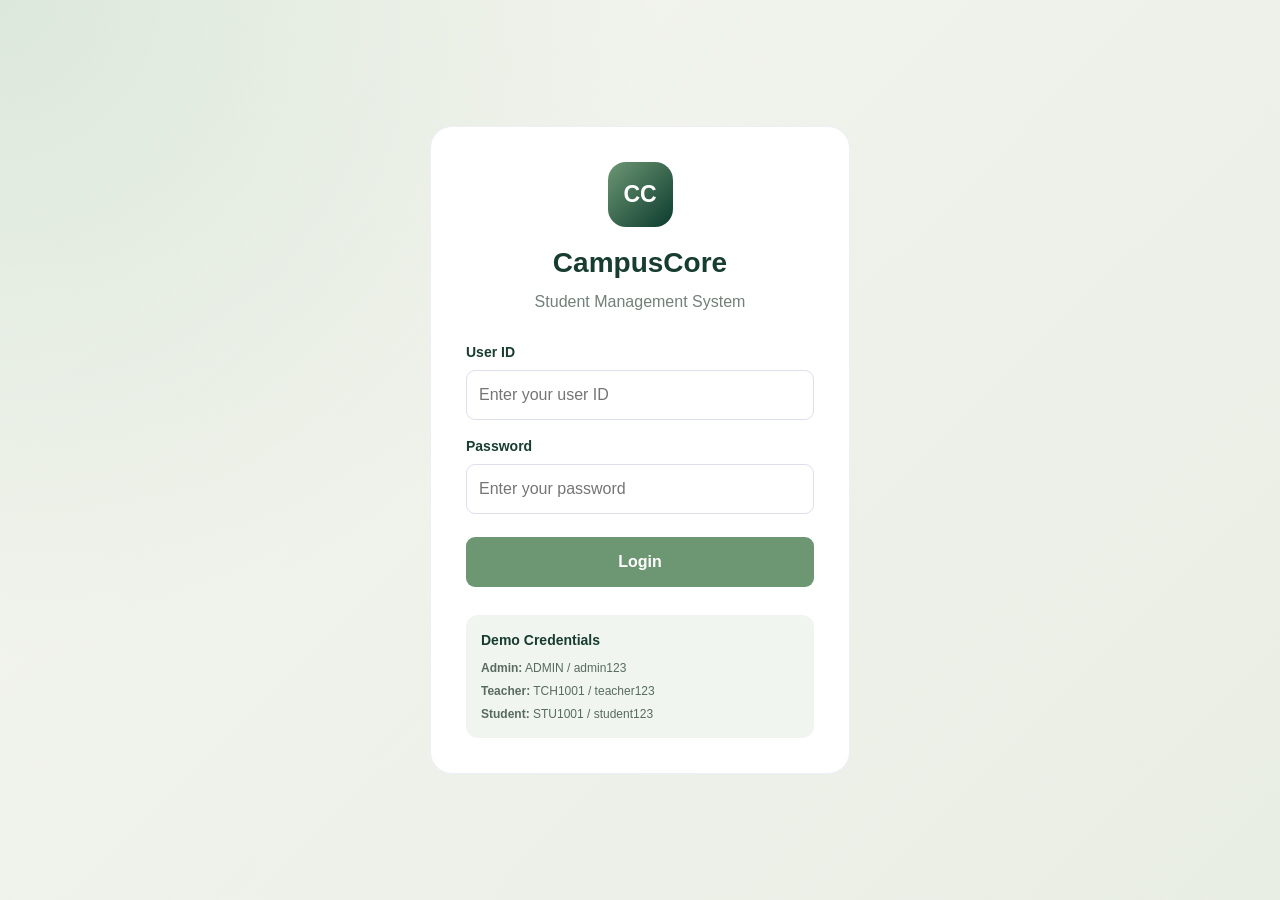
==== commit c458a61b: "refactor: update sidebar branding and enhance navigation functionality" ====
--- a/index.html
+++ b/index.html
@@ -76,16 +76,16 @@
         <!-- SIDEBAR -->
         <aside id="sidebar" class="sidebar">
 
-            <div class="sidebar-brand">
-
-                <div class="brand-logo small-logo">CC</div>
-
-                <div>
-                    <h2>CampusCore</h2>
-                    <p>Management Portal</p>
-                </div>
-
-            </div>
+            <button id="brandHome" class="sidebar-brand brand-home" type="button" aria-label="CampusCore home — open Dashboard">
+
+                <span class="brand-logo small-logo" aria-hidden="true">CC</span>
+
+                <span class="brand-copy">
+                    <span class="brand-title">CampusCore</span>
+                    <span class="brand-caption">Management Portal</span>
+                </span>
+
+            </button>
 
             <div class="sidebar-user">
 
@@ -146,11 +146,6 @@
 
             <div class="sidebar-bottom">
 
-                <button id="themeToggle" class="sidebar-action">
-                    <span id="themeIcon">☾</span>
-                    <span id="themeText">Dark Mode</span>
-                </button>
-
                 <button id="logoutBtn" class="sidebar-action logout-btn">
                     <span>⇥</span>
                     Logout
@@ -184,9 +179,14 @@
 
                     <span id="currentDate" class="date-label"></span>
 
-                    <div class="topbar-avatar" id="topbarAvatar">
+                    <button id="themeToggle" class="theme-toggle" type="button" aria-label="Switch to dark mode">
+                        <span id="themeIcon" aria-hidden="true">☾</span>
+                        <span id="themeText">Dark Mode</span>
+                    </button>
+
+                    <button class="topbar-avatar" id="topbarAvatar" type="button" aria-label="Open my profile details" title="Open my profile">
                         U
-                    </div>
+                    </button>
 
                 </div>
 
--- a/style.css
+++ b/style.css
@@ -3,22 +3,25 @@
 ========================= */
 
 :root {
-    --primary: #6c5ce7;
-    --primary-hover: #5847d8;
-
-    --background: #f5f6fb;
+    --primary: #6d9773;
+    --primary-hover: #5b8062;
+    --deep-green: #0c3b2e;
+    --tan: #bb8a52;
+    --amber: #ffba00;
+
+    --background: #f1f3ed;
     --surface: #ffffff;
 
-    --text: #25253b;
-    --muted: #77788e;
-
-    --border: #e6e7f0;
-
-    --sidebar: #ffffff;
-
-    --success: #16a36a;
-    --danger: #e74c5c;
-    --warning: #f39c12;
+    --text: #173c30;
+    --muted: #718178;
+
+    --border: #dfe6dc;
+
+    --sidebar: #f8faf6;
+
+    --success: #6d9773;
+    --danger: #c8564b;
+    --warning: #bb8a52;
 
     --radius: 14px;
 }
@@ -72,8 +75,8 @@
     padding: 24px;
 
     background:
-        radial-gradient(circle at top left, #e6e0ff, transparent 40%),
-        linear-gradient(135deg, #f7f7ff, #ecebff);
+        radial-gradient(circle at top left, #dce8db, transparent 42%),
+        linear-gradient(135deg, #f4f5ef, #e9eee5);
 }
 
 .login-card {
@@ -101,7 +104,7 @@
     align-items: center;
     justify-content: center;
 
-    background: linear-gradient(135deg, #7c5cff, #5143c7);
+    background: linear-gradient(135deg, var(--primary), var(--deep-green));
 
     color: white;
 
@@ -119,7 +122,7 @@
     margin-top: 6px;
     margin-bottom: 28px;
 
-    color: #77788e;
+    color: var(--muted);
 }
 
 .login-card form {
@@ -177,7 +180,7 @@
 
     padding: 15px;
 
-    background: #f7f6ff;
+    background: #f1f5ef;
 
     border-radius: 12px;
 
@@ -193,7 +196,7 @@
     margin-top: 5px;
 
     font-size: 12px;
-    color: #62627a;
+    color: #586b60;
 
     overflow-wrap: anywhere;
 }
@@ -244,6 +247,47 @@
     padding: 25px 20px;
 }
 
+.brand-home {
+    width: 100%;
+    border: 0;
+    background: transparent;
+    color: inherit;
+    text-align: left;
+    cursor: pointer;
+    transition: background-color 220ms ease;
+}
+
+.brand-home:hover {
+    background: rgb(109 151 115 / 9%);
+}
+
+.brand-home:active .small-logo {
+    transform: scale(0.94);
+}
+
+.brand-copy {
+    display: flex;
+    flex-direction: column;
+}
+
+.brand-title {
+    font-size: 18px;
+    font-weight: 700;
+}
+
+.brand-caption {
+    color: var(--muted);
+    font-size: 11px;
+}
+
+.brand-home:hover .small-logo {
+    transform: rotate(-6deg) scale(1.06);
+}
+
+.brand-home .small-logo {
+    transition: transform 220ms cubic-bezier(0.2, 0.75, 0.25, 1);
+}
+
 .small-logo {
     width: 43px;
     height: 43px;
@@ -288,8 +332,8 @@
     align-items: center;
     justify-content: center;
 
-    background: #e6e0ff;
-    color: #5b47cf;
+    background: #e4eee2;
+    color: var(--deep-green);
 
     border-radius: 50%;
 
@@ -351,8 +395,8 @@
 }
 
 .nav-link.active {
-    background: #efedff;
-    color: var(--primary);
+    background: #e5eee2;
+    color: var(--deep-green);
     font-weight: 600;
 }
 
@@ -446,16 +490,19 @@
 .topbar-avatar {
     width: 40px;
     height: 40px;
+    padding: 0;
 
     display: flex;
     align-items: center;
     justify-content: center;
 
-    background: #e6e0ff;
-    color: #5b47cf;
-
+    background: #e4eee2;
+    color: var(--deep-green);
+
+    border: 0;
     border-radius: 50%;
 
+    font: inherit;
     font-weight: bold;
 }
 
@@ -499,7 +546,7 @@
 
     color: white;
 
-    background: linear-gradient(120deg, #7659ed, #5144bd);
+    background: linear-gradient(120deg, var(--deep-green), var(--primary));
 }
 
 .banner-label {
@@ -901,8 +948,8 @@
 
     border-radius: 50%;
 
-    background: #e6e0ff;
-    color: #5b47cf;
+    background: #e4eee2;
+    color: var(--deep-green);
 
     font-size: 30px;
     font-weight: bold;
@@ -1056,80 +1103,80 @@
 ========================= */
 
 body.dark-mode {
-    --background: #171827;
-    --surface: #222437;
-
-    --text: #f0f0fa;
-    --muted: #a3a5bd;
-
-    --border: #34364b;
-
-    --sidebar: #202235;
+    --background: #102820;
+    --surface: #17382d;
+
+    --text: #f1f4ed;
+    --muted: #b5c5b8;
+
+    --border: #315344;
+
+    --sidebar: #0c3b2e;
 }
 
 body.dark-mode .nav-link.active {
-    background: #373054;
-    color: #c0b4ff;
+    background: #285440;
+    color: #f5c14b;
 }
 
 body.dark-mode .sidebar-user {
-    background: #292b40;
+    background: #1d4436;
 }
 
 body.dark-mode .login-page {
-    background: #171827;
+    background: #102820;
 }
 
 body.dark-mode .login-card {
-    background: #222437;
-    color: #f0f0fa;
-    border-color: #34364b;
+    background: #17382d;
+    color: #f1f4ed;
+    border-color: #315344;
 }
 
 body.dark-mode .login-card input {
-    background: #171827;
+    background: #102820;
     color: white;
-    border-color: #34364b;
+    border-color: #315344;
 }
 
 body.dark-mode .demo-credentials {
-    background: #292b40;
+    background: #1d4436;
 }
 
 body.dark-mode .demo-credentials p {
-    color: #c0c1d5;
+    color: #d4ded2;
 }
 
 body.dark-mode .demo-credentials h3 {
-    color: #f0f0fa;
+    color: #f1f4ed;
 }
 
 body.dark-mode .form-group input,
 body.dark-mode .form-group select,
 body.dark-mode .search-box {
-    background: #171827;
-    color: #f0f0fa;
-    border-color: #34364b;
+    background: #102820;
+    color: #f1f4ed;
+    border-color: #315344;
 }
 
 body.dark-mode .secondary-btn {
-    background: #222437;
+    background: #17382d;
 }
 
 body.dark-mode .user-avatar,
 body.dark-mode .topbar-avatar,
 body.dark-mode .profile-avatar {
-    background: #373054;
-    color: #c0b4ff;
+    background: #285440;
+    color: #d6e6d4;
 }
 
 body.dark-mode .profile-details div,
 body.dark-mode .system-info div {
-    background: #292b40;
+    background: #1d4436;
 }
 
 body.dark-mode tbody tr:hover {
-    background: #292b40;
+    background: #1d4436;
 }
 
 body.dark-mode .purple,
@@ -1140,8 +1187,8 @@
 }
 
 body.dark-mode .table-action {
-    background: #492b37;
-    color: #ffadb8;
+    background: #503b31;
+    color: #f4c7a1;
 }
 
 
@@ -1300,4 +1347,143 @@
         grid-template-columns: 1fr;
     }
 
-}+}
+/* =========================
+   MOTION AND THEME CONTROL
+========================= */
+
+body,
+.sidebar,
+.topbar,
+.login-card,
+.stat-card,
+.panel,
+.table-container,
+input,
+select,
+.nav-link,
+.sidebar-action,
+.icon-btn,
+.theme-toggle,
+.primary-btn,
+.secondary-btn {
+    transition: background-color 240ms ease, color 240ms ease, border-color 240ms ease,
+        box-shadow 240ms ease, transform 240ms ease;
+}
+
+.theme-toggle {
+    display: inline-flex;
+    align-items: center;
+    gap: 9px;
+    padding: 9px 13px;
+    border: 1px solid var(--border);
+    border-radius: 999px;
+    background: var(--background);
+    color: var(--text);
+    font-size: 13px;
+    font-weight: 600;
+    white-space: nowrap;
+}
+
+.theme-toggle:hover {
+    border-color: var(--primary);
+    color: var(--deep-green);
+    transform: translateY(-1px);
+}
+
+body.dark-mode .theme-toggle:hover {
+    color: var(--amber);
+}
+
+.view-section:not(.hidden) {
+    animation: view-enter 360ms cubic-bezier(0.2, 0.75, 0.25, 1) both;
+}
+
+.stat-card,
+.welcome-banner,
+.login-card {
+    animation: view-enter 520ms cubic-bezier(0.2, 0.75, 0.25, 1) both;
+}
+
+.stat-card:nth-child(2) { animation-delay: 45ms; }
+.stat-card:nth-child(3) { animation-delay: 90ms; }
+.stat-card:nth-child(4) { animation-delay: 135ms; }
+
+.stat-card:hover {
+    transform: translateY(-3px);
+    box-shadow: 0 12px 28px rgb(12 59 46 / 10%);
+}
+
+@keyframes view-enter {
+    from { opacity: 0; transform: translateY(10px); }
+    to { opacity: 1; transform: translateY(0); }
+}
+
+@media (prefers-reduced-motion: reduce) {
+    *,
+    *::before,
+    *::after {
+        scroll-behavior: auto !important;
+        animation-duration: 0.01ms !important;
+        animation-iteration-count: 1 !important;
+        transition-duration: 0.01ms !important;
+    }
+}
+
+.purple {
+    background: #e4eee2;
+    color: var(--deep-green);
+}
+
+.blue {
+    background: #e2eeeb;
+    color: #356b59;
+}
+
+.green {
+    background: #e5f0e3;
+    color: var(--primary-hover);
+}
+
+.orange {
+    background: #fff2d6;
+    color: #9b6e20;
+}
+
+body.dark-mode .purple,
+body.dark-mode .blue,
+body.dark-mode .green,
+body.dark-mode .orange {
+    background: #285440;
+    color: #e6eddf;
+}
+
+/* Consistent pointer feedback for clickable controls */
+button:not(:disabled) {
+    transition: transform 180ms cubic-bezier(0.2, 0.75, 0.25, 1),
+        box-shadow 180ms ease, background-color 180ms ease,
+        color 180ms ease, border-color 180ms ease;
+}
+
+@media (hover: hover) and (pointer: fine) {
+    button:not(:disabled):hover {
+        transform: translateY(-2px);
+        box-shadow: 0 5px 14px rgb(12 59 46 / 12%);
+    }
+}
+
+button:not(:disabled):active {
+    transform: translateY(0) scale(0.97);
+    box-shadow: none;
+    transition-duration: 80ms;
+}
+
+
+.view-section.slide-back:not(.hidden) {
+    animation: view-slide-back 300ms cubic-bezier(0.2, 0.75, 0.25, 1) both;
+}
+
+@keyframes view-slide-back {
+    from { opacity: 0.75; transform: translateX(-22px); }
+    to { opacity: 1; transform: translateX(0); }
+}
